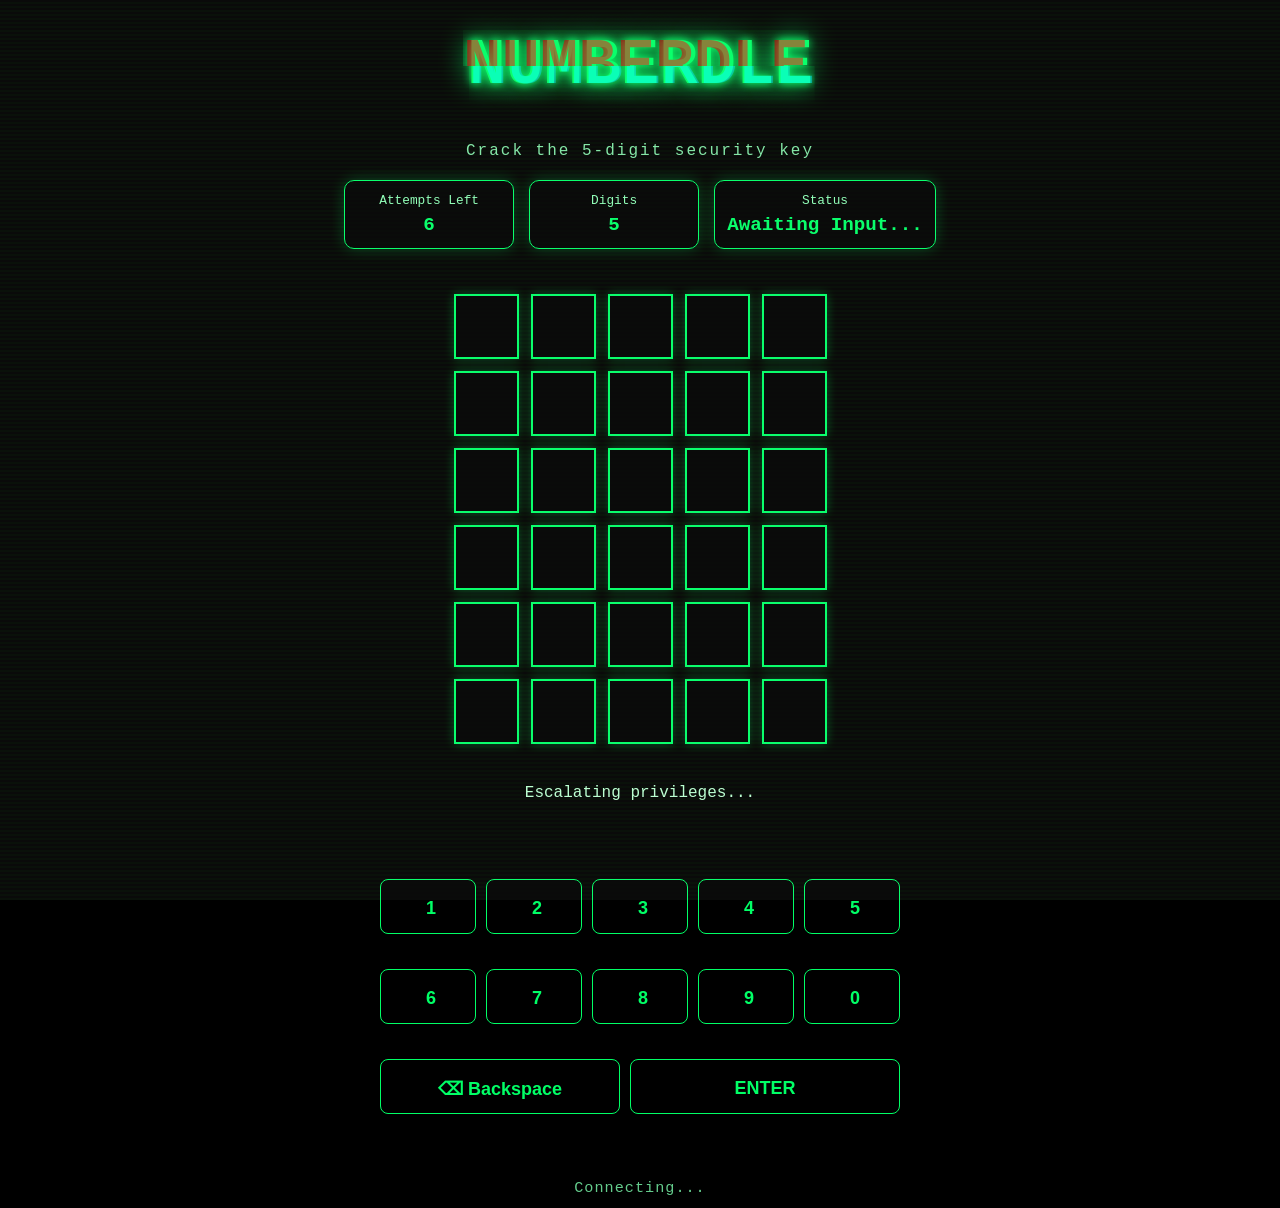
==== numberdle.html @ 8a27b748 "Initial project upload Added the complete Hack the System project built with HTML, CSS, and JavaScri" ====
<!DOCTYPE html>
<html lang="en">
<head>
    <meta charset="UTF-8">
    <meta name="viewport" content="width=device-width, initial-scale=1.0">
    <title>Hack the System | Numberdle</title>

    <link rel="stylesheet" href="style.css">
</head>

<body>

    <!-- Matrix Background -->
    <canvas id="matrix"></canvas>

    <!-- CRT Scanlines -->
    <div class="scanlines"></div>

    <!-- Main Container -->
    <div class="game-container">

        <!-- Header -->
        <header class="game-header">

            <h1 class="glitch" data-text="NUMBERDLE">
                NUMBERDLE
            </h1>

            <p class="subtitle">
                Crack the 5-digit security key
            </p>

        </header>

        <!-- Status Panel -->
        <section class="status-panel">

            <div class="status-card">
                <span>Attempts Left</span>
                <strong id="attempts">6</strong>
            </div>

            <div class="status-card">
                <span>Digits</span>
                <strong>5</strong>
            </div>

            <div class="status-card">
                <span>Status</span>
                <strong id="statusText">
                    Awaiting Input...
                </strong>
            </div>

        </section>

        <!-- Game Board -->
        <section class="board-wrapper">

            <div id="board" class="board">

                <!-- Row 1 -->
                <div class="row">
                    <div class="tile" data-row="0" data-col="0"></div>
                    <div class="tile" data-row="0" data-col="1"></div>
                    <div class="tile" data-row="0" data-col="2"></div>
                    <div class="tile" data-row="0" data-col="3"></div>
                    <div class="tile" data-row="0" data-col="4"></div>
                </div>

                <!-- Row 2 -->
                <div class="row">
                    <div class="tile" data-row="1" data-col="0"></div>
                    <div class="tile" data-row="1" data-col="1"></div>
                    <div class="tile" data-row="1" data-col="2"></div>
                    <div class="tile" data-row="1" data-col="3"></div>
                    <div class="tile" data-row="1" data-col="4"></div>
                </div>

                <!-- Row 3 -->
                <div class="row">
                    <div class="tile" data-row="2" data-col="0"></div>
                    <div class="tile" data-row="2" data-col="1"></div>
                    <div class="tile" data-row="2" data-col="2"></div>
                    <div class="tile" data-row="2" data-col="3"></div>
                    <div class="tile" data-row="2" data-col="4"></div>
                </div>

                <!-- Row 4 -->
                <div class="row">
                    <div class="tile" data-row="3" data-col="0"></div>
                    <div class="tile" data-row="3" data-col="1"></div>
                    <div class="tile" data-row="3" data-col="2"></div>
                    <div class="tile" data-row="3" data-col="3"></div>
                    <div class="tile" data-row="3" data-col="4"></div>
                </div>

                <!-- Row 5 -->
                <div class="row">
                    <div class="tile" data-row="4" data-col="0"></div>
                    <div class="tile" data-row="4" data-col="1"></div>
                    <div class="tile" data-row="4" data-col="2"></div>
                    <div class="tile" data-row="4" data-col="3"></div>
                    <div class="tile" data-row="4" data-col="4"></div>
                </div>

                <!-- Row 6 -->
                <div class="row">
                    <div class="tile" data-row="5" data-col="0"></div>
                    <div class="tile" data-row="5" data-col="1"></div>
                    <div class="tile" data-row="5" data-col="2"></div>
                    <div class="tile" data-row="5" data-col="3"></div>
                    <div class="tile" data-row="5" data-col="4"></div>
                </div>

            </div>

        </section>

        <!-- Message Area -->
        <section class="message-panel">

            <p id="message">
                Enter a 5-digit number to begin hacking...
            </p>

        </section>

        <!-- Keyboard starts here in Part 2A-2 -->        <!-- ==========================
             On-Screen Keyboard
        =========================== -->

        <section class="keyboard-wrapper">

            <!-- Row 1 -->
            <div class="keyboard-row">

                <button class="key" data-key="1">1</button>
                <button class="key" data-key="2">2</button>
                <button class="key" data-key="3">3</button>
                <button class="key" data-key="4">4</button>
                <button class="key" data-key="5">5</button>

            </div>

            <!-- Row 2 -->
            <div class="keyboard-row">

                <button class="key" data-key="6">6</button>
                <button class="key" data-key="7">7</button>
                <button class="key" data-key="8">8</button>
                <button class="key" data-key="9">9</button>
                <button class="key" data-key="0">0</button>

            </div>

            <!-- Controls -->
            <div class="keyboard-row">

                <button
                    class="key action"
                    id="backspaceBtn"
                    data-key="Backspace">

                    ⌫ Backspace

                </button>

                <button
                    class="key enter"
                    id="enterBtn"
                    data-key="Enter">

                    ENTER

                </button>

            </div>

        </section>

    </div>

    <!-- ==========================
         Win Overlay
    =========================== -->

    <div id="winOverlay" class="overlay hidden">

        <div class="overlay-card">

            <h2>ACCESS GRANTED</h2>

            <p>
                Security layer bypassed successfully.
            </p>

            <div class="loader"></div>

            <p class="small">
                Generating Security Token...
            </p>

            <div id="generatedCode" class="access-code">
                ------
            </div>

            <button id="continueBtn">
                Continue
            </button>

        </div>

    </div>

    <!-- ==========================
         Lose Overlay
    =========================== -->

    <div id="loseOverlay" class="overlay hidden">

        <div class="overlay-card">

            <h2>ACCESS DENIED</h2>

            <p>
                Firewall intrusion detected.
            </p>

            <p>
                Your hacking attempt has failed.
            </p>

            <button id="restartBtn">
                Try Again
            </button>

        </div>

    </div>

    <!-- ==========================
         Floating Hacker Messages
    =========================== -->

    <div id="hackFeed">

        <p>Connecting...</p>

    </div>

    <!-- ==========================
         Audio (Optional)
    =========================== -->

    <audio id="keypressSound" preload="auto"></audio>

    <audio id="successSound" preload="auto"></audio>

    <audio id="errorSound" preload="auto"></audio>

    <!-- ==========================
         JavaScript
    =========================== -->

    <script src="script.js"></script>

</body>
</html>
---- style.css ----
*{

margin:0;
padding:0;
box-sizing:border-box;

}

body{

font-family:Consolas,monospace;
background:black;
overflow:hidden;
color:#00ff66;

}

#matrix{

position:fixed;
top:0;
left:0;
width:100%;
height:100%;
z-index:-3;

}

.scanlines{

position:fixed;

width:100%;
height:100%;

background:
linear-gradient(
transparent 50%,
rgba(0,255,0,.03) 51%
);

background-size:100% 4px;

pointer-events:none;

animation:flicker .15s infinite;

z-index:-2;

}

@keyframes flicker{

0%{opacity:.96;}
50%{opacity:1;}
100%{opacity:.94;}

}

#bootScreen{

display:flex;
justify-content:center;
align-items:center;

height:100vh;

}

.terminal{

width:600px;
max-width:90%;

padding:40px;

border:2px solid #00ff66;

background:rgba(0,0,0,.75);

box-shadow:
0 0 20px #00ff66,
0 0 60px #00ff66;

}

.terminal p{

margin:15px 0;

animation:fade 1s forwards;

opacity:0;

}

.terminal p:nth-child(1){animation-delay:.2s;}
.terminal p:nth-child(2){animation-delay:.8s;}
.terminal p:nth-child(3){animation-delay:1.4s;}
.terminal p:nth-child(4){animation-delay:2.2s;}
.terminal p:nth-child(5){animation-delay:3s;}

@keyframes fade{

to{
opacity:1;
}

}

.hidden{

display:none;

}

#mainScreen{

height:100vh;

display:flex;

flex-direction:column;

justify-content:center;

align-items:center;

padding:20px;

}

.glitch{

font-size:4rem;

position:relative;

color:#00ff66;

margin-bottom:40px;

text-shadow:
0 0 8px #00ff66,
0 0 30px #00ff66;

animation:glitch 1.2s infinite;

}

.glitch::before{

content:attr(data-text);

position:absolute;

left:-3px;

top:0;

color:red;

overflow:hidden;

clip-path:inset(0 0 50% 0);

opacity:.5;

}

.glitch::after{

content:attr(data-text);

position:absolute;

left:3px;

top:0;

color:cyan;

clip-path:inset(50% 0 0 0);

opacity:.5;

}

@keyframes glitch{

0%{transform:skew(0deg);}
20%{transform:skew(2deg);}
40%{transform:translate(-2px);}
60%{transform:translate(2px);}
80%{transform:skew(-2deg);}
100%{transform:none;}

}

.card{

width:700px;
max-width:90%;

padding:40px;

border:2px solid #00ff66;

background:rgba(0,0,0,.65);

backdrop-filter:blur(12px);

box-shadow:
0 0 30px #00ff66;

}

#terminalText{

min-height:220px;

font-size:1.1rem;

line-height:2;

white-space:pre-wrap;

}

#terminalText p::after{

content:"_";

animation:cursor .8s infinite;

}

@keyframes cursor{

50%{
opacity:0;
}

}

button{

margin-top:25px;

padding:18px 45px;

background:black;

border:2px solid #00ff66;

color:#00ff66;

font-size:20px;

cursor:pointer;

transition:.3s;

}

button:hover{

background:#00ff66;

color:black;

box-shadow:
0 0 20px #00ff66,
0 0 40px #00ff66;

transform:scale(1.05);

}

@media(max-width:700px){

.glitch{

font-size:2rem;

text-align:center;

}

.card{

padding:25px;

}

#terminalText{

font-size:15px;

}

button{

width:100%;

}

}
/* ==========================================
   PART 2C-1
   NUMBERDLE PAGE STYLES
========================================== */

/* ---------- Main Layout ---------- */

.game-container{
    width:100%;
    max-width:1000px;
    margin:0 auto;
    min-height:100vh;
    padding:30px 20px;
    display:flex;
    flex-direction:column;
    align-items:center;
    justify-content:flex-start;
}

/* ---------- Header ---------- */

.game-header{
    text-align:center;
    margin-bottom:20px;
}

.subtitle{
    color:#8effb6;
    letter-spacing:2px;
    margin-top:10px;
    opacity:.9;
}

/* ---------- Status ---------- */

.status-panel{
    display:flex;
    gap:15px;
    flex-wrap:wrap;
    justify-content:center;
    margin-bottom:25px;
    width:100%;
}

.status-card{
    min-width:170px;
    background:rgba(0,0,0,.55);
    border:1px solid #00ff66;
    border-radius:10px;
    padding:12px;
    text-align:center;
    box-shadow:0 0 15px rgba(0,255,102,.25);
}

.status-card span{
    display:block;
    font-size:.8rem;
    color:#8effb6;
}

.status-card strong{
    display:block;
    margin-top:6px;
    font-size:1.2rem;
}

/* ---------- Board ---------- */

.board-wrapper{
    margin:20px 0;
}

.board{
    display:flex;
    flex-direction:column;
    gap:12px;
}

.row{
    display:flex;
    gap:12px;
    justify-content:center;
}

/* ---------- Tiles ---------- */

.tile{
    width:65px;
    height:65px;

    border:2px solid #00ff66;

    display:flex;
    align-items:center;
    justify-content:center;

    font-size:2rem;
    font-weight:bold;

    background:rgba(0,0,0,.65);

    box-shadow:
        0 0 10px rgba(0,255,102,.3);

    transition:
        transform .25s,
        background .25s,
        border-color .25s;

    user-select:none;
}

.tile:not(.correct):not(.present):not(.absent){
    color:#00ff66;
}

.tile.active{
    border-color:#ffffff;
    transform:scale(1.05);
}

/* ---------- Message ---------- */

.message-panel{
    margin:20px 0;
    min-height:30px;
    text-align:center;
}

#message{
    color:#b9ffd0;
    font-size:1rem;
}

/* ---------- Keyboard ---------- */

.keyboard-wrapper{
    width:100%;
    max-width:520px;
    margin-top:20px;
}

.keyboard-row{
    display:flex;
    justify-content:center;
    gap:10px;
    margin-bottom:10px;
}

.key{
    min-width:60px;
    height:55px;

    border:1px solid #00ff66;

    background:rgba(0,0,0,.7);

    color:#00ff66;

    font-size:18px;
    font-weight:bold;

    cursor:pointer;

    border-radius:8px;

    transition:
        background .2s,
        transform .15s,
        box-shadow .2s;
}

.key:hover{
    background:#00ff66;
    color:#000;
    transform:translateY(-2px);
    box-shadow:0 0 15px #00ff66;
}

.key:active{
    transform:scale(.95);
}

.key.action{
    flex:1;
}

.key.enter{
    flex:1.2;
}

/* ---------- Hacker Feed ---------- */

#hackFeed{
    margin-top:25px;
    min-height:25px;
    font-size:.95rem;
    color:#7dffaf;
    opacity:.8;
    letter-spacing:1px;
    text-align:center;
}

/* ---------- Responsive ---------- */

@media (max-width:768px){

    .tile{
        width:55px;
        height:55px;
        font-size:1.6rem;
    }

    .status-card{
        min-width:130px;
    }

    .key{
        min-width:50px;
        height:48px;
        font-size:16px;
    }

}

@media (max-width:520px){

    .game-container{
        padding:20px 10px;
    }

    .tile{
        width:48px;
        height:48px;
        font-size:1.4rem;
    }

    .row{
        gap:8px;
    }

    .keyboard-row{
        gap:6px;
    }

    .key{
        min-width:42px;
        height:44px;
        font-size:15px;
    }

    .status-panel{
        flex-direction:column;
        align-items:center;
    }

    .status-card{
        width:100%;
        max-width:300px;
    }

}
/*==================================================
PART 2C-2
Win/Lose Overlay + Final Polish
==================================================*/

/* Hide Elements */

.hidden{
    display:none !important;
}

/* ---------------- Overlay ---------------- */

.overlay{

    position:fixed;

    inset:0;

    background:rgba(0,0,0,.82);

    backdrop-filter:blur(8px);

    display:flex;

    justify-content:center;

    align-items:center;

    z-index:9999;

    animation:fadeIn .35s ease;

}

@keyframes fadeIn{

    from{

        opacity:0;

    }

    to{

        opacity:1;

    }

}

/* ---------------- Overlay Card ---------------- */

.overlay-card{

    width:min(92%,520px);

    padding:35px;

    text-align:center;

    border:2px solid #00ff66;

    border-radius:14px;

    background:rgba(10,10,10,.82);

    backdrop-filter:blur(14px);

    box-shadow:

        0 0 20px #00ff66,

        0 0 60px rgba(0,255,102,.25);

    animation:popup .4s ease;

}

@keyframes popup{

    from{

        transform:scale(.8);

        opacity:0;

    }

    to{

        transform:scale(1);

        opacity:1;

    }

}

.overlay-card h2{

    color:#00ff66;

    font-size:2rem;

    margin-bottom:15px;

    text-shadow:

        0 0 10px #00ff66,

        0 0 30px #00ff66;

}

.overlay-card p{

    color:#baffd1;

    margin:10px 0;

    line-height:1.6;

}

.overlay-card .small{

    font-size:.9rem;

    opacity:.8;

}

/* ---------------- Access Code ---------------- */

.access-code{

    margin:25px auto;

    padding:15px;

    width:220px;

    border:2px dashed #00ff66;

    border-radius:10px;

    font-size:2rem;

    letter-spacing:5px;

    color:#00ff66;

    background:#000;

    box-shadow:

        inset 0 0 12px rgba(0,255,102,.4),

        0 0 15px rgba(0,255,102,.35);

}

/* ---------------- Loader ---------------- */

.loader{

    margin:25px auto;

    width:60px;

    height:60px;

    border-radius:50%;

    border:5px solid rgba(0,255,102,.2);

    border-top-color:#00ff66;

    animation:spin 1s linear infinite;

}

@keyframes spin{

    to{

        transform:rotate(360deg);

    }

}

/* ---------------- Buttons ---------------- */

.overlay button{

    margin-top:20px;

    padding:15px 30px;

    border:2px solid #00ff66;

    background:#000;

    color:#00ff66;

    cursor:pointer;

    font-size:17px;

    font-weight:bold;

    border-radius:8px;

    transition:.25s;

}

.overlay button:hover{

    background:#00ff66;

    color:#000;

    transform:translateY(-2px);

    box-shadow:

        0 0 20px #00ff66,

        0 0 40px rgba(0,255,102,.4);

}

/* ---------------- Improved Tile Animation ---------------- */

.tile{

    perspective:600px;

}

.flip{

    animation:flipTile .55s ease;

}

@keyframes flipTile{

    0%{

        transform:rotateX(0);

    }

    50%{

        transform:rotateX(90deg);

    }

    100%{

        transform:rotateX(0);

    }

}

/* ---------------- Shake ---------------- */

.shake{

    animation:shakeTile .35s;

}

@keyframes shakeTile{

    0%,100%{

        transform:translateX(0);

    }

    20%{

        transform:translateX(-7px);

    }

    40%{

        transform:translateX(7px);

    }

    60%{

        transform:translateX(-7px);

    }

    80%{

        transform:translateX(7px);

    }

}

/* ---------------- Glow Effects ---------------- */

.correct{

    box-shadow:

        0 0 15px #16c60c,

        0 0 30px #16c60c;

}

.present{

    box-shadow:

        0 0 15px #d6b500,

        0 0 30px #d6b500;

}

.absent{

    box-shadow:

        0 0 8px #555;

}

/* ---------------- CRT Flicker ---------------- */

body::after{

    content:"";

    position:fixed;

    inset:0;

    pointer-events:none;

    opacity:.04;

    background:white;

    animation:crt .12s infinite;

}

@keyframes crt{

    0%{

        opacity:.04;

    }

    50%{

        opacity:.02;

    }

    100%{

        opacity:.05;

    }

}

/* ---------------- Scrollbar ---------------- */

::-webkit-scrollbar{

    width:10px;

}

::-webkit-scrollbar-track{

    background:#000;

}

::-webkit-scrollbar-thumb{

    background:#00ff66;

    border-radius:20px;

}

/* ---------------- Mobile ---------------- */

@media (max-width:500px){

    .overlay-card{

        padding:25px;

    }

    .overlay-card h2{

        font-size:1.5rem;

    }

    .access-code{

        width:180px;

        font-size:1.5rem;

        letter-spacing:3px;

    }

}
/*==================================================
PART 4C-1
SUCCESS PAGE
==================================================*/

/* ---------- Layout ---------- */

.success-container{

    width:100%;

    min-height:100vh;

    display:flex;

    justify-content:center;

    align-items:center;

    padding:40px 20px;

}

.success-card{

    width:min(900px,95%);

    padding:40px;

    border:2px solid #00ff66;

    border-radius:16px;

    background:rgba(0,0,0,.72);

    backdrop-filter:blur(15px);

    box-shadow:

        0 0 25px #00ff66,

        0 0 60px rgba(0,255,102,.18);

}

/* ---------- Subtitle ---------- */

.success-subtitle{

    text-align:center;

    margin:15px 0 35px;

    color:#9dffc6;

    letter-spacing:2px;

}

/* ---------- Terminal ---------- */

.terminal-window{

    width:100%;

    height:320px;

    overflow-y:auto;

    overflow-x:hidden;

    background:#050505;

    border:2px solid #00ff66;

    border-radius:12px;

    padding:20px;

    box-shadow:

        inset 0 0 20px rgba(0,255,102,.2);

}

#terminalOutput{

    font-family:Consolas,monospace;

    font-size:16px;

    color:#00ff66;

    line-height:1.8;

    white-space:pre-wrap;

}

#terminalOutput p{

    margin-bottom:10px;

}

/* ---------- Success Panel ---------- */

.success-panel{

    margin-top:35px;

    border:2px solid #00ff66;

    border-radius:12px;

    background:#020202;

    padding:25px;

    text-align:center;

    box-shadow:

        0 0 18px rgba(0,255,102,.3);

}

.success-panel pre{

    color:#00ff66;

    font-family:Consolas,monospace;

    font-size:18px;

    line-height:1.7;

    white-space:pre-wrap;

}

/* ---------- Restart Button ---------- */

#restartMission{

    display:block;

    margin:35px auto 0;

    padding:16px 40px;

    background:#000;

    border:2px solid #00ff66;

    color:#00ff66;

    font-size:18px;

    font-weight:bold;

    cursor:pointer;

    border-radius:10px;

    transition:.25s;

}

#restartMission:hover{

    background:#00ff66;

    color:#000;

    box-shadow:

        0 0 18px #00ff66,

        0 0 35px rgba(0,255,102,.35);

    transform:translateY(-3px);

}

#restartMission:active{

    transform:scale(.96);

}

/* ---------- Scrollbar ---------- */

.terminal-window::-webkit-scrollbar{

    width:8px;

}

.terminal-window::-webkit-scrollbar-track{

    background:#000;

}

.terminal-window::-webkit-scrollbar-thumb{

    background:#00ff66;

    border-radius:20px;

}

/* ---------- Responsive ---------- */

@media(max-width:700px){

    .success-card{

        padding:25px;

    }

    .terminal-window{

        height:260px;

    }

    .success-panel pre{

        font-size:15px;

    }

}

@media(max-width:480px){

    .terminal-window{

        height:220px;

    }

    #terminalOutput{

        font-size:14px;

    }

    .success-panel{

        padding:18px;

    }

    .success-panel pre{

        font-size:13px;

    }

    #restartMission{

        width:100%;

    }

}/*==================================================
PART 4C-2
Final Success Page Effects
==================================================*/

/* ===============================
   Confetti Container
================================*/

#confettiContainer{

    position:fixed;

    inset:0;

    pointer-events:none;

    overflow:hidden;

    z-index:5;

}

/* Individual Confetti */

.confetti-piece{

    position:absolute;

    width:10px;

    height:18px;

    border-radius:2px;

    opacity:.9;

    animation:confettiFall linear forwards;

}

@keyframes confettiFall{

    0%{

        transform:
            translateY(-100px)
            rotate(0deg);

        opacity:1;

    }

    100%{

        transform:
            translateY(120vh)
            rotate(720deg);

        opacity:0;

    }

}

/* ===============================
   Celebration Overlay
================================*/

#celebrationOverlay{

    backdrop-filter:blur(10px);

}

#celebrationOverlay .overlay-card{

    animation:celebrate .5s ease;

}

@keyframes celebrate{

    from{

        transform:scale(.75);

        opacity:0;

    }

    to{

        transform:scale(1);

        opacity:1;

    }

}

/* ===============================
   Success Card Glow
================================*/

.success-card{

    animation:successPulse 4s infinite;

}

@keyframes successPulse{

    0%{

        box-shadow:

            0 0 20px #00ff66,

            0 0 40px rgba(0,255,102,.15);

    }

    50%{

        box-shadow:

            0 0 35px #00ff66,

            0 0 90px rgba(0,255,102,.35);

    }

    100%{

        box-shadow:

            0 0 20px #00ff66,

            0 0 40px rgba(0,255,102,.15);

    }

}

/* ===============================
   Terminal Cursor
================================*/

#terminalOutput p:last-child::after{

    content:"▋";

    margin-left:4px;

    animation:blinkCursor .7s infinite;

}

@keyframes blinkCursor{

    50%{

        opacity:0;

    }

}

/* ===============================
   CRT Flash
================================*/

.crtFlash{

    animation:crtFlashAnim .08s;

}

@keyframes crtFlashAnim{

    0%{

        filter:brightness(1);

    }

    50%{

        filter:brightness(1.45);

    }

    100%{

        filter:brightness(1);

    }

}

/* ===============================
   Success Text Glow
================================*/

.success-panel{

    animation:textGlow 2.5s infinite alternate;

}

@keyframes textGlow{

    from{

        text-shadow:

            0 0 6px #00ff66;

    }

    to{

        text-shadow:

            0 0 18px #00ff66,

            0 0 35px #00ff66;

    }

}

/* ===============================
   Button Glow
================================*/

#restartMission{

    position:relative;

    overflow:hidden;

}

#restartMission::before{

    content:"";

    position:absolute;

    left:-120%;

    top:0;

    width:100%;

    height:100%;

    background:

        linear-gradient(

            90deg,

            transparent,

            rgba(255,255,255,.35),

            transparent

        );

    transition:.7s;

}

#restartMission:hover::before{

    left:120%;

}

/* ===============================
   Terminal Fade
================================*/

#terminalOutput p{

    animation:terminalFade .35s ease;

}

@keyframes terminalFade{

    from{

        opacity:0;

        transform:translateY(6px);

    }

    to{

        opacity:1;

        transform:none;

    }

}

/* ===============================
   Responsive Tweaks
================================*/

@media(max-width:600px){

    .success-card{

        padding:20px;

    }

    .success-subtitle{

        font-size:14px;

    }

}

@media(max-width:420px){

    .success-panel pre{

        font-size:12px;

        line-height:1.5;

    }

}
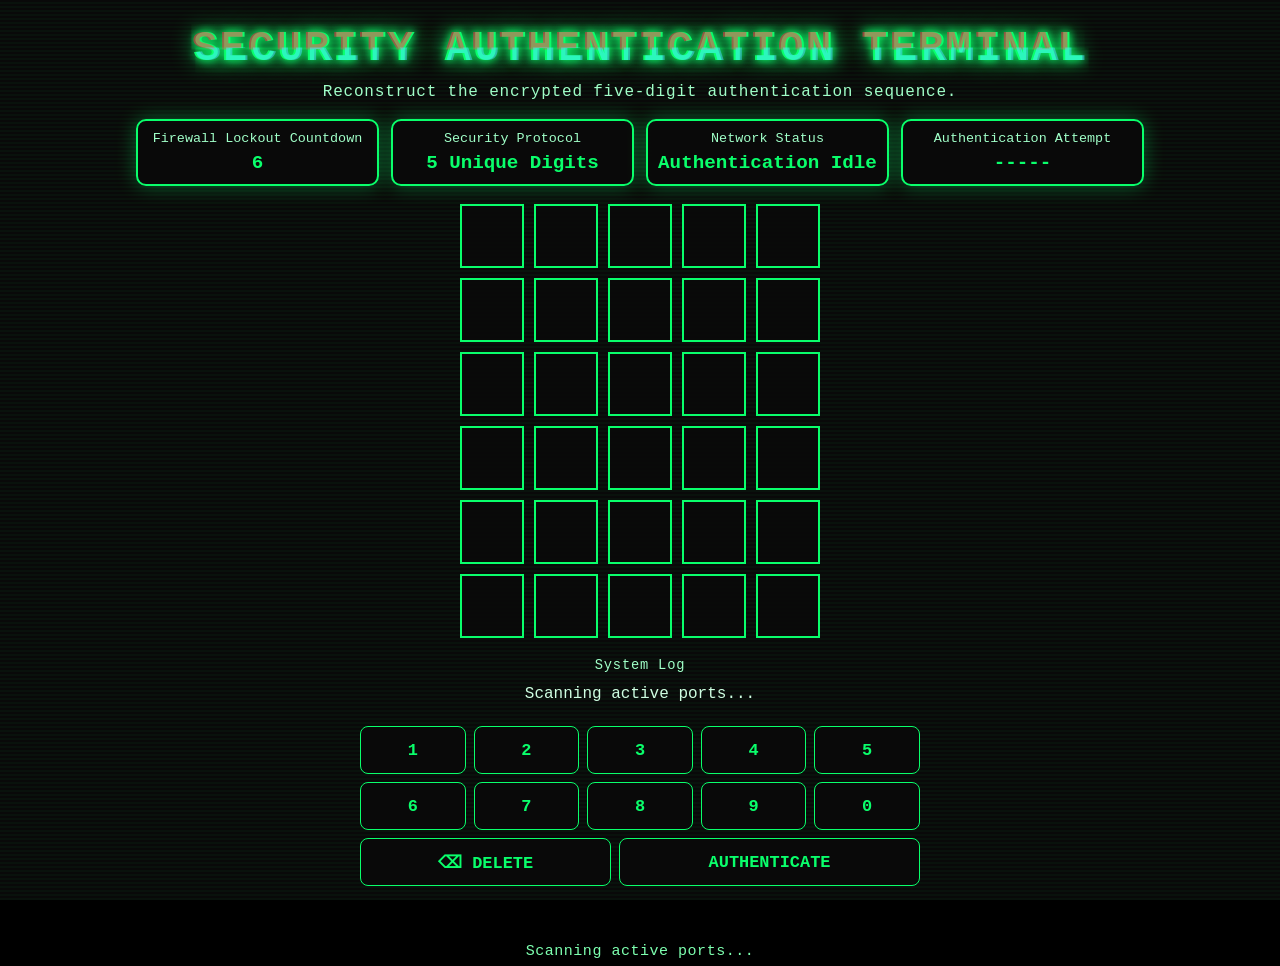
==== commit 5f6ebcb8: "Improved Numberdle:Made responsive,added instructions" ====
--- a/numberdle.html
+++ b/numberdle.html
@@ -3,7 +3,7 @@
 <head>
     <meta charset="UTF-8">
     <meta name="viewport" content="width=device-width, initial-scale=1.0">
-    <title>Hack the System | Numberdle</title>
+    <title>Hack the System | Security Authentication Terminal</title>
 
     <link rel="stylesheet" href="style.css">
 </head>
@@ -22,12 +22,12 @@
         <!-- Header -->
         <header class="game-header">
 
-            <h1 class="glitch" data-text="NUMBERDLE">
-                NUMBERDLE
+            <h1 class="glitch" data-text="SECURITY AUTHENTICATION TERMINAL">
+                SECURITY AUTHENTICATION TERMINAL
             </h1>
 
             <p class="subtitle">
-                Crack the 5-digit security key
+                Reconstruct the encrypted five-digit authentication sequence.
             </p>
 
         </header>
@@ -36,20 +36,25 @@
         <section class="status-panel">
 
             <div class="status-card">
-                <span>Attempts Left</span>
+                <span>Firewall Lockout Countdown</span>
                 <strong id="attempts">6</strong>
             </div>
 
             <div class="status-card">
-                <span>Digits</span>
-                <strong>5</strong>
-            </div>
-
-            <div class="status-card">
-                <span>Status</span>
+                <span>Security Protocol</span>
+                <strong>5 Unique Digits</strong>
+            </div>
+
+            <div class="status-card">
+                <span>Network Status</span>
                 <strong id="statusText">
-                    Awaiting Input...
+                    Authentication Idle
                 </strong>
+            </div>
+
+            <div class="status-card">
+                <span>Authentication Attempt</span>
+                <strong id="attemptBuffer">-----</strong>
             </div>
 
         </section>
@@ -119,9 +124,10 @@
 
         <!-- Message Area -->
         <section class="message-panel">
+            <span class="log-label">System Log</span>
 
             <p id="message">
-                Enter a 5-digit number to begin hacking...
+                Awaiting authentication attempt...
             </p>
 
         </section>
@@ -162,7 +168,7 @@
                     id="backspaceBtn"
                     data-key="Backspace">
 
-                    ⌫ Backspace
+                    ⌫ DELETE
 
                 </button>
 
@@ -171,7 +177,7 @@
                     id="enterBtn"
                     data-key="Enter">
 
-                    ENTER
+                    AUTHENTICATE
 
                 </button>
 
@@ -189,24 +195,28 @@
 
         <div class="overlay-card">
 
-            <h2>ACCESS GRANTED</h2>
+            <h2>ACCESS TOKEN GENERATED</h2>
 
             <p>
-                Security layer bypassed successfully.
+                AUTHENTICATION SEQUENCE ACCEPTED
             </p>
 
             <div class="loader"></div>
 
             <p class="small">
-                Generating Security Token...
+                Temporary security token generated successfully.
             </p>
 
             <div id="generatedCode" class="access-code">
                 ------
             </div>
 
+            <p class="small">
+                This token grants temporary access to the next security layer.
+            </p>
+
             <button id="continueBtn">
-                Continue
+                CONTINUE TO TOKEN VERIFICATION
             </button>
 
         </div>
@@ -221,18 +231,18 @@
 
         <div class="overlay-card">
 
-            <h2>ACCESS DENIED</h2>
+            <h2>FIREWALL LOCKDOWN INITIATED</h2>
 
             <p>
-                Firewall intrusion detected.
+                Intrusion Detected. Access Denied.
             </p>
 
             <p>
-                Your hacking attempt has failed.
+                Mission Failed. Session permanently blocked.
             </p>
 
             <button id="restartBtn">
-                Try Again
+                REINITIALIZE SESSION
             </button>
 
         </div>
@@ -245,7 +255,7 @@
 
     <div id="hackFeed">
 
-        <p>Connecting...</p>
+        <p>Establishing encrypted tunnel...</p>
 
     </div>
 
--- a/style.css
+++ b/style.css
@@ -1,1617 +1,728 @@
-*{
-
-margin:0;
-padding:0;
-box-sizing:border-box;
-
-}
-
-body{
-
-font-family:Consolas,monospace;
-background:black;
-overflow:hidden;
-color:#00ff66;
-
-}
-
-#matrix{
-
-position:fixed;
-top:0;
-left:0;
-width:100%;
-height:100%;
-z-index:-3;
-
-}
-
-.scanlines{
-
-position:fixed;
-
-width:100%;
-height:100%;
-
-background:
-linear-gradient(
-transparent 50%,
-rgba(0,255,0,.03) 51%
-);
-
-background-size:100% 4px;
-
-pointer-events:none;
-
-animation:flicker .15s infinite;
-
-z-index:-2;
-
-}
-
-@keyframes flicker{
-
-0%{opacity:.96;}
-50%{opacity:1;}
-100%{opacity:.94;}
-
-}
-
-#bootScreen{
-
-display:flex;
-justify-content:center;
-align-items:center;
-
-height:100vh;
-
-}
-
-.terminal{
-
-width:600px;
-max-width:90%;
-
-padding:40px;
-
-border:2px solid #00ff66;
-
-background:rgba(0,0,0,.75);
-
-box-shadow:
-0 0 20px #00ff66,
-0 0 60px #00ff66;
-
-}
-
-.terminal p{
-
-margin:15px 0;
-
-animation:fade 1s forwards;
-
-opacity:0;
-
-}
-
-.terminal p:nth-child(1){animation-delay:.2s;}
-.terminal p:nth-child(2){animation-delay:.8s;}
-.terminal p:nth-child(3){animation-delay:1.4s;}
-.terminal p:nth-child(4){animation-delay:2.2s;}
-.terminal p:nth-child(5){animation-delay:3s;}
-
-@keyframes fade{
-
-to{
-opacity:1;
-}
-
-}
-
-.hidden{
-
-display:none;
-
-}
-
-#mainScreen{
-
-height:100vh;
-
-display:flex;
-
-flex-direction:column;
-
-justify-content:center;
-
-align-items:center;
-
-padding:20px;
-
-}
-
-.glitch{
-
-font-size:4rem;
-
-position:relative;
-
-color:#00ff66;
-
-margin-bottom:40px;
-
-text-shadow:
-0 0 8px #00ff66,
-0 0 30px #00ff66;
-
-animation:glitch 1.2s infinite;
-
-}
-
-.glitch::before{
-
-content:attr(data-text);
-
-position:absolute;
-
-left:-3px;
-
-top:0;
-
-color:red;
-
-overflow:hidden;
-
-clip-path:inset(0 0 50% 0);
-
-opacity:.5;
-
-}
-
-.glitch::after{
-
-content:attr(data-text);
-
-position:absolute;
-
-left:3px;
-
-top:0;
-
-color:cyan;
-
-clip-path:inset(50% 0 0 0);
-
-opacity:.5;
-
-}
-
-@keyframes glitch{
-
-0%{transform:skew(0deg);}
-20%{transform:skew(2deg);}
-40%{transform:translate(-2px);}
-60%{transform:translate(2px);}
-80%{transform:skew(-2deg);}
-100%{transform:none;}
-
-}
-
-.card{
-
-width:700px;
-max-width:90%;
-
-padding:40px;
-
-border:2px solid #00ff66;
-
-background:rgba(0,0,0,.65);
-
-backdrop-filter:blur(12px);
-
-box-shadow:
-0 0 30px #00ff66;
-
-}
-
-#terminalText{
-
-min-height:220px;
-
-font-size:1.1rem;
-
-line-height:2;
-
-white-space:pre-wrap;
-
-}
-
-#terminalText p::after{
-
-content:"_";
-
-animation:cursor .8s infinite;
-
-}
-
-@keyframes cursor{
-
-50%{
-opacity:0;
-}
-
-}
-
-button{
-
-margin-top:25px;
-
-padding:18px 45px;
-
-background:black;
-
-border:2px solid #00ff66;
-
-color:#00ff66;
-
-font-size:20px;
-
-cursor:pointer;
-
-transition:.3s;
-
-}
-
-button:hover{
-
-background:#00ff66;
-
-color:black;
-
-box-shadow:
-0 0 20px #00ff66,
-0 0 40px #00ff66;
-
-transform:scale(1.05);
-
-}
-
-@media(max-width:700px){
-
-.glitch{
-
-font-size:2rem;
-
-text-align:center;
-
-}
-
-.card{
-
-padding:25px;
-
-}
-
-#terminalText{
-
-font-size:15px;
-
-}
-
-button{
-
-width:100%;
-
-}
-
-}
-/* ==========================================
-   PART 2C-1
-   NUMBERDLE PAGE STYLES
-========================================== */
-
-/* ---------- Main Layout ---------- */
-
-.game-container{
-    width:100%;
-    max-width:1000px;
-    margin:0 auto;
-    min-height:100vh;
-    padding:30px 20px;
-    display:flex;
-    flex-direction:column;
-    align-items:center;
-    justify-content:flex-start;
-}
-
-/* ---------- Header ---------- */
-
-.game-header{
-    text-align:center;
-    margin-bottom:20px;
-}
-
-.subtitle{
-    color:#8effb6;
-    letter-spacing:2px;
-    margin-top:10px;
-    opacity:.9;
-}
-
-/* ---------- Status ---------- */
-
-.status-panel{
-    display:flex;
-    gap:15px;
-    flex-wrap:wrap;
-    justify-content:center;
-    margin-bottom:25px;
-    width:100%;
-}
-
-.status-card{
-    min-width:170px;
-    background:rgba(0,0,0,.55);
-    border:1px solid #00ff66;
-    border-radius:10px;
-    padding:12px;
-    text-align:center;
-    box-shadow:0 0 15px rgba(0,255,102,.25);
-}
-
-.status-card span{
-    display:block;
-    font-size:.8rem;
-    color:#8effb6;
-}
-
-.status-card strong{
-    display:block;
-    margin-top:6px;
-    font-size:1.2rem;
-}
-
-/* ---------- Board ---------- */
-
-.board-wrapper{
-    margin:20px 0;
-}
-
-.board{
-    display:flex;
-    flex-direction:column;
-    gap:12px;
-}
-
-.row{
-    display:flex;
-    gap:12px;
-    justify-content:center;
-}
-
-/* ---------- Tiles ---------- */
-
-.tile{
-    width:65px;
-    height:65px;
-
-    border:2px solid #00ff66;
-
-    display:flex;
-    align-items:center;
-    justify-content:center;
-
-    font-size:2rem;
-    font-weight:bold;
-
-    background:rgba(0,0,0,.65);
-
-    box-shadow:
-        0 0 10px rgba(0,255,102,.3);
-
-    transition:
-        transform .25s,
-        background .25s,
-        border-color .25s;
-
-    user-select:none;
-}
-
-.tile:not(.correct):not(.present):not(.absent){
-    color:#00ff66;
-}
-
-.tile.active{
-    border-color:#ffffff;
-    transform:scale(1.05);
-}
-
-/* ---------- Message ---------- */
-
-.message-panel{
-    margin:20px 0;
-    min-height:30px;
-    text-align:center;
-}
-
-#message{
-    color:#b9ffd0;
-    font-size:1rem;
-}
-
-/* ---------- Keyboard ---------- */
-
-.keyboard-wrapper{
-    width:100%;
-    max-width:520px;
-    margin-top:20px;
-}
-
-.keyboard-row{
-    display:flex;
-    justify-content:center;
-    gap:10px;
-    margin-bottom:10px;
-}
-
-.key{
-    min-width:60px;
-    height:55px;
-
-    border:1px solid #00ff66;
-
-    background:rgba(0,0,0,.7);
-
-    color:#00ff66;
-
-    font-size:18px;
-    font-weight:bold;
-
-    cursor:pointer;
-
-    border-radius:8px;
-
-    transition:
-        background .2s,
-        transform .15s,
-        box-shadow .2s;
-}
-
-.key:hover{
-    background:#00ff66;
-    color:#000;
-    transform:translateY(-2px);
-    box-shadow:0 0 15px #00ff66;
-}
-
-.key:active{
-    transform:scale(.95);
-}
-
-.key.action{
-    flex:1;
-}
-
-.key.enter{
-    flex:1.2;
-}
-
-/* ---------- Hacker Feed ---------- */
-
-#hackFeed{
-    margin-top:25px;
-    min-height:25px;
-    font-size:.95rem;
-    color:#7dffaf;
-    opacity:.8;
-    letter-spacing:1px;
-    text-align:center;
-}
-
-/* ---------- Responsive ---------- */
-
-@media (max-width:768px){
-
-    .tile{
-        width:55px;
-        height:55px;
-        font-size:1.6rem;
-    }
-
-    .status-card{
-        min-width:130px;
-    }
-
-    .key{
-        min-width:50px;
-        height:48px;
-        font-size:16px;
-    }
-
-}
-
-@media (max-width:520px){
-
-    .game-container{
-        padding:20px 10px;
-    }
-
-    .tile{
-        width:48px;
-        height:48px;
-        font-size:1.4rem;
-    }
-
-    .row{
-        gap:8px;
-    }
-
-    .keyboard-row{
-        gap:6px;
-    }
-
-    .key{
-        min-width:42px;
-        height:44px;
-        font-size:15px;
-    }
-
-    .status-panel{
-        flex-direction:column;
-        align-items:center;
-    }
-
-    .status-card{
-        width:100%;
-        max-width:300px;
-    }
-
-}
-/*==================================================
-PART 2C-2
-Win/Lose Overlay + Final Polish
-==================================================*/
-
-/* Hide Elements */
-
-.hidden{
-    display:none !important;
-}
-
-/* ---------------- Overlay ---------------- */
-
-.overlay{
-
-    position:fixed;
-
-    inset:0;
-
-    background:rgba(0,0,0,.82);
-
-    backdrop-filter:blur(8px);
-
-    display:flex;
-
-    justify-content:center;
-
-    align-items:center;
-
-    z-index:9999;
-
-    animation:fadeIn .35s ease;
-
-}
-
-@keyframes fadeIn{
-
-    from{
-
-        opacity:0;
-
-    }
-
-    to{
-
-        opacity:1;
-
-    }
-
-}
-
-/* ---------------- Overlay Card ---------------- */
-
-.overlay-card{
-
-    width:min(92%,520px);
-
-    padding:35px;
-
-    text-align:center;
-
-    border:2px solid #00ff66;
-
-    border-radius:14px;
-
-    background:rgba(10,10,10,.82);
-
-    backdrop-filter:blur(14px);
-
-    box-shadow:
-
-        0 0 20px #00ff66,
-
-        0 0 60px rgba(0,255,102,.25);
-
-    animation:popup .4s ease;
-
-}
-
-@keyframes popup{
-
-    from{
-
-        transform:scale(.8);
-
-        opacity:0;
-
-    }
-
-    to{
-
-        transform:scale(1);
-
-        opacity:1;
-
-    }
-
-}
-
-.overlay-card h2{
-
-    color:#00ff66;
-
-    font-size:2rem;
-
-    margin-bottom:15px;
-
-    text-shadow:
-
-        0 0 10px #00ff66,
-
-        0 0 30px #00ff66;
-
-}
-
-.overlay-card p{
-
-    color:#baffd1;
-
-    margin:10px 0;
-
-    line-height:1.6;
-
-}
-
-.overlay-card .small{
-
-    font-size:.9rem;
-
-    opacity:.8;
-
-}
-
-/* ---------------- Access Code ---------------- */
-
-.access-code{
-
-    margin:25px auto;
-
-    padding:15px;
-
-    width:220px;
-
-    border:2px dashed #00ff66;
-
-    border-radius:10px;
-
-    font-size:2rem;
-
-    letter-spacing:5px;
-
-    color:#00ff66;
-
-    background:#000;
-
-    box-shadow:
-
-        inset 0 0 12px rgba(0,255,102,.4),
-
-        0 0 15px rgba(0,255,102,.35);
-
-}
-
-/* ---------------- Loader ---------------- */
-
-.loader{
-
-    margin:25px auto;
-
-    width:60px;
-
-    height:60px;
-
-    border-radius:50%;
-
-    border:5px solid rgba(0,255,102,.2);
-
-    border-top-color:#00ff66;
-
-    animation:spin 1s linear infinite;
-
-}
-
-@keyframes spin{
-
-    to{
-
-        transform:rotate(360deg);
-
-    }
-
-}
-
-/* ---------------- Buttons ---------------- */
-
-.overlay button{
-
-    margin-top:20px;
-
-    padding:15px 30px;
-
-    border:2px solid #00ff66;
-
-    background:#000;
-
-    color:#00ff66;
-
-    cursor:pointer;
-
-    font-size:17px;
-
-    font-weight:bold;
-
-    border-radius:8px;
-
-    transition:.25s;
-
-}
-
-.overlay button:hover{
-
-    background:#00ff66;
-
-    color:#000;
-
-    transform:translateY(-2px);
-
-    box-shadow:
-
-        0 0 20px #00ff66,
-
-        0 0 40px rgba(0,255,102,.4);
-
-}
-
-/* ---------------- Improved Tile Animation ---------------- */
-
-.tile{
-
-    perspective:600px;
-
-}
-
-.flip{
-
-    animation:flipTile .55s ease;
-
-}
-
-@keyframes flipTile{
-
-    0%{
-
-        transform:rotateX(0);
-
-    }
-
-    50%{
-
-        transform:rotateX(90deg);
-
-    }
-
-    100%{
-
-        transform:rotateX(0);
-
-    }
-
-}
-
-/* ---------------- Shake ---------------- */
-
-.shake{
-
-    animation:shakeTile .35s;
-
-}
-
-@keyframes shakeTile{
-
-    0%,100%{
-
-        transform:translateX(0);
-
-    }
-
-    20%{
-
-        transform:translateX(-7px);
-
-    }
-
-    40%{
-
-        transform:translateX(7px);
-
-    }
-
-    60%{
-
-        transform:translateX(-7px);
-
-    }
-
-    80%{
-
-        transform:translateX(7px);
-
-    }
-
-}
-
-/* ---------------- Glow Effects ---------------- */
-
-.correct{
-
-    box-shadow:
-
-        0 0 15px #16c60c,
-
-        0 0 30px #16c60c;
-
-}
-
-.present{
-
-    box-shadow:
-
-        0 0 15px #d6b500,
-
-        0 0 30px #d6b500;
-
-}
-
-.absent{
-
-    box-shadow:
-
-        0 0 8px #555;
-
-}
-
-/* ---------------- CRT Flicker ---------------- */
-
-body::after{
-
-    content:"";
-
-    position:fixed;
-
-    inset:0;
-
-    pointer-events:none;
-
-    opacity:.04;
-
-    background:white;
-
-    animation:crt .12s infinite;
-
-}
-
-@keyframes crt{
-
-    0%{
-
-        opacity:.04;
-
-    }
-
-    50%{
-
-        opacity:.02;
-
-    }
-
-    100%{
-
-        opacity:.05;
-
-    }
-
-}
-
-/* ---------------- Scrollbar ---------------- */
-
-::-webkit-scrollbar{
-
-    width:10px;
-
-}
-
-::-webkit-scrollbar-track{
-
-    background:#000;
-
-}
-
-::-webkit-scrollbar-thumb{
-
-    background:#00ff66;
-
-    border-radius:20px;
-
-}
-
-/* ---------------- Mobile ---------------- */
-
-@media (max-width:500px){
-
-    .overlay-card{
-
-        padding:25px;
-
-    }
-
-    .overlay-card h2{
-
-        font-size:1.5rem;
-
-    }
-
-    .access-code{
-
-        width:180px;
-
-        font-size:1.5rem;
-
-        letter-spacing:3px;
-
-    }
-
-}
-/*==================================================
-PART 4C-1
-SUCCESS PAGE
-==================================================*/
-
-/* ---------- Layout ---------- */
-
-.success-container{
-
-    width:100%;
-
-    min-height:100vh;
-
-    display:flex;
-
-    justify-content:center;
-
-    align-items:center;
-
-    padding:40px 20px;
-
-}
-
-.success-card{
-
-    width:min(900px,95%);
-
-    padding:40px;
-
-    border:2px solid #00ff66;
-
-    border-radius:16px;
-
-    background:rgba(0,0,0,.72);
-
-    backdrop-filter:blur(15px);
-
-    box-shadow:
-
-        0 0 25px #00ff66,
-
-        0 0 60px rgba(0,255,102,.18);
-
-}
-
-/* ---------- Subtitle ---------- */
-
-.success-subtitle{
-
-    text-align:center;
-
-    margin:15px 0 35px;
-
-    color:#9dffc6;
-
-    letter-spacing:2px;
-
-}
-
-/* ---------- Terminal ---------- */
-
-.terminal-window{
-
-    width:100%;
-
-    height:320px;
-
-    overflow-y:auto;
-
-    overflow-x:hidden;
-
-    background:#050505;
-
-    border:2px solid #00ff66;
-
-    border-radius:12px;
-
-    padding:20px;
-
-    box-shadow:
-
-        inset 0 0 20px rgba(0,255,102,.2);
-
-}
-
-#terminalOutput{
-
-    font-family:Consolas,monospace;
-
-    font-size:16px;
-
-    color:#00ff66;
-
-    line-height:1.8;
-
-    white-space:pre-wrap;
-
-}
-
-#terminalOutput p{
-
-    margin-bottom:10px;
-
-}
-
-/* ---------- Success Panel ---------- */
-
-.success-panel{
-
-    margin-top:35px;
-
-    border:2px solid #00ff66;
-
-    border-radius:12px;
-
-    background:#020202;
-
-    padding:25px;
-
-    text-align:center;
-
-    box-shadow:
-
-        0 0 18px rgba(0,255,102,.3);
-
-}
-
-.success-panel pre{
-
-    color:#00ff66;
-
-    font-family:Consolas,monospace;
-
-    font-size:18px;
-
-    line-height:1.7;
-
-    white-space:pre-wrap;
-
-}
-
-/* ---------- Restart Button ---------- */
-
-#restartMission{
-
-    display:block;
-
-    margin:35px auto 0;
-
-    padding:16px 40px;
-
-    background:#000;
-
-    border:2px solid #00ff66;
-
-    color:#00ff66;
-
-    font-size:18px;
-
-    font-weight:bold;
-
-    cursor:pointer;
-
-    border-radius:10px;
-
-    transition:.25s;
-
-}
-
-#restartMission:hover{
-
-    background:#00ff66;
-
-    color:#000;
-
-    box-shadow:
-
-        0 0 18px #00ff66,
-
-        0 0 35px rgba(0,255,102,.35);
-
-    transform:translateY(-3px);
-
-}
-
-#restartMission:active{
-
-    transform:scale(.96);
-
-}
-
-/* ---------- Scrollbar ---------- */
-
-.terminal-window::-webkit-scrollbar{
-
-    width:8px;
-
-}
-
-.terminal-window::-webkit-scrollbar-track{
-
-    background:#000;
-
-}
-
-.terminal-window::-webkit-scrollbar-thumb{
-
-    background:#00ff66;
-
-    border-radius:20px;
-
-}
-
-/* ---------- Responsive ---------- */
-
-@media(max-width:700px){
-
-    .success-card{
-
-        padding:25px;
-
-    }
-
-    .terminal-window{
-
-        height:260px;
-
-    }
-
-    .success-panel pre{
-
-        font-size:15px;
-
-    }
-
-}
-
-@media(max-width:480px){
-
-    .terminal-window{
-
-        height:220px;
-
-    }
-
-    #terminalOutput{
-
-        font-size:14px;
-
-    }
-
-    .success-panel{
-
-        padding:18px;
-
-    }
-
-    .success-panel pre{
-
-        font-size:13px;
-
-    }
-
-    #restartMission{
-
-        width:100%;
-
-    }
-
-}/*==================================================
-PART 4C-2
-Final Success Page Effects
-==================================================*/
-
-/* ===============================
-   Confetti Container
-================================*/
-
-#confettiContainer{
-
-    position:fixed;
-
-    inset:0;
-
-    pointer-events:none;
-
-    overflow:hidden;
-
-    z-index:5;
-
-}
-
-/* Individual Confetti */
-
-.confetti-piece{
-
-    position:absolute;
-
-    width:10px;
-
-    height:18px;
-
-    border-radius:2px;
-
-    opacity:.9;
-
-    animation:confettiFall linear forwards;
-
-}
-
-@keyframes confettiFall{
-
-    0%{
-
-        transform:
-            translateY(-100px)
-            rotate(0deg);
-
-        opacity:1;
-
-    }
-
-    100%{
-
-        transform:
-            translateY(120vh)
-            rotate(720deg);
-
-        opacity:0;
-
-    }
-
-}
-
-/* ===============================
-   Celebration Overlay
-================================*/
-
-#celebrationOverlay{
-
-    backdrop-filter:blur(10px);
-
-}
-
-#celebrationOverlay .overlay-card{
-
-    animation:celebrate .5s ease;
-
-}
-
-@keyframes celebrate{
-
-    from{
-
-        transform:scale(.75);
-
-        opacity:0;
-
-    }
-
-    to{
-
-        transform:scale(1);
-
-        opacity:1;
-
-    }
-
-}
-
-/* ===============================
-   Success Card Glow
-================================*/
-
-.success-card{
-
-    animation:successPulse 4s infinite;
-
-}
-
-@keyframes successPulse{
-
-    0%{
-
-        box-shadow:
-
-            0 0 20px #00ff66,
-
-            0 0 40px rgba(0,255,102,.15);
-
-    }
-
-    50%{
-
-        box-shadow:
-
-            0 0 35px #00ff66,
-
-            0 0 90px rgba(0,255,102,.35);
-
-    }
-
-    100%{
-
-        box-shadow:
-
-            0 0 20px #00ff66,
-
-            0 0 40px rgba(0,255,102,.15);
-
-    }
-
-}
-
-/* ===============================
-   Terminal Cursor
-================================*/
-
-#terminalOutput p:last-child::after{
-
-    content:"▋";
-
-    margin-left:4px;
-
-    animation:blinkCursor .7s infinite;
-
-}
-
-@keyframes blinkCursor{
-
-    50%{
-
-        opacity:0;
-
-    }
-
-}
-
-/* ===============================
-   CRT Flash
-================================*/
-
-.crtFlash{
-
-    animation:crtFlashAnim .08s;
-
-}
-
-@keyframes crtFlashAnim{
-
-    0%{
-
-        filter:brightness(1);
-
-    }
-
-    50%{
-
-        filter:brightness(1.45);
-
-    }
-
-    100%{
-
-        filter:brightness(1);
-
-    }
-
-}
-
-/* ===============================
-   Success Text Glow
-================================*/
-
-.success-panel{
-
-    animation:textGlow 2.5s infinite alternate;
-
-}
-
-@keyframes textGlow{
-
-    from{
-
-        text-shadow:
-
-            0 0 6px #00ff66;
-
-    }
-
-    to{
-
-        text-shadow:
-
-            0 0 18px #00ff66,
-
-            0 0 35px #00ff66;
-
-    }
-
-}
-
-/* ===============================
-   Button Glow
-================================*/
-
-#restartMission{
-
-    position:relative;
-
-    overflow:hidden;
-
-}
-
-#restartMission::before{
-
-    content:"";
-
-    position:absolute;
-
-    left:-120%;
-
-    top:0;
-
-    width:100%;
-
-    height:100%;
-
-    background:
-
-        linear-gradient(
-
-            90deg,
-
-            transparent,
-
-            rgba(255,255,255,.35),
-
-            transparent
-
-        );
-
-    transition:.7s;
-
-}
-
-#restartMission:hover::before{
-
-    left:120%;
-
-}
-
-/* ===============================
-   Terminal Fade
-================================*/
-
-#terminalOutput p{
-
-    animation:terminalFade .35s ease;
-
-}
-
-@keyframes terminalFade{
-
-    from{
-
-        opacity:0;
-
-        transform:translateY(6px);
-
-    }
-
-    to{
-
-        opacity:1;
-
-        transform:none;
-
-    }
-
-}
-
-/* ===============================
-   Responsive Tweaks
-================================*/
-
-@media(max-width:600px){
-
-    .success-card{
-
-        padding:20px;
-
-    }
-
-    .success-subtitle{
-
-        font-size:14px;
-
-    }
-
-}
-
-@media(max-width:420px){
-
-    .success-panel pre{
-
-        font-size:12px;
-
-        line-height:1.5;
-
-    }
-
-}+* {
+    margin: 0;
+    padding: 0;
+    box-sizing: border-box;
+}
+
+:root {
+    --bg: #000000;
+    --panel: rgba(0, 0, 0, 0.74);
+    --border: #00ff66;
+    --text: #00ff66;
+    --text-dim: #9dffc6;
+    --correct: #12d65f;
+    --present: #f0cc2f;
+    --absent: #ff3f4a;
+}
+
+html,
+body {
+    width: 100%;
+    min-height: 100%;
+}
+
+body {
+    font-family: Consolas, "Courier New", monospace;
+    background: var(--bg);
+    color: var(--text);
+    overflow-x: hidden;
+    overflow-y: auto;
+    position: relative;
+}
+
+#matrix {
+    position: fixed;
+    inset: 0;
+    width: 100%;
+    height: 100%;
+    z-index: -3;
+}
+
+.scanlines {
+    position: fixed;
+    inset: 0;
+    pointer-events: none;
+    z-index: -2;
+    background: linear-gradient(transparent 50%, rgba(0, 255, 102, 0.04) 51%);
+    background-size: 100% 4px;
+    animation: flicker 0.15s infinite;
+}
+
+@keyframes flicker {
+    0% { opacity: 0.92; }
+    50% { opacity: 1; }
+    100% { opacity: 0.9; }
+}
+
+body::after {
+    content: "";
+    position: fixed;
+    inset: 0;
+    pointer-events: none;
+    background: #ffffff;
+    opacity: 0.035;
+    animation: crt 0.12s infinite;
+}
+
+@keyframes crt {
+    0% { opacity: 0.04; }
+    50% { opacity: 0.02; }
+    100% { opacity: 0.05; }
+}
+
+.hidden {
+    display: none !important;
+}
+
+.glitch {
+    position: relative;
+    color: var(--text);
+    text-align: center;
+    letter-spacing: 2px;
+    text-shadow: 0 0 8px var(--text), 0 0 24px var(--text);
+    animation: glitch 1.4s infinite;
+}
+
+.glitch::before,
+.glitch::after {
+    content: attr(data-text);
+    position: absolute;
+    inset: 0;
+    opacity: 0.55;
+}
+
+.glitch::before {
+    color: #ff3f4a;
+    transform: translateX(-2px);
+    clip-path: inset(0 0 48% 0);
+}
+
+.glitch::after {
+    color: #43f0ff;
+    transform: translateX(2px);
+    clip-path: inset(48% 0 0 0);
+}
+
+@keyframes glitch {
+    0% { transform: skew(0deg); }
+    25% { transform: translateX(-1px); }
+    50% { transform: skew(2deg); }
+    75% { transform: translateX(1px); }
+    100% { transform: skew(0deg); }
+}
+
+.terminal,
+.card,
+.overlay-card,
+.success-card,
+.verify-card,
+.status-card {
+    border: 2px solid var(--border);
+    background: var(--panel);
+    backdrop-filter: blur(10px);
+    box-shadow: 0 0 20px rgba(0, 255, 102, 0.35);
+}
+
+button,
+.key {
+    font-family: inherit;
+    border: 2px solid var(--border);
+    background: #000;
+    color: var(--text);
+    cursor: pointer;
+    transition: transform 0.2s, background 0.2s, color 0.2s, box-shadow 0.2s;
+}
+
+button:hover,
+.key:hover {
+    background: var(--text);
+    color: #000;
+    box-shadow: 0 0 18px var(--text);
+    transform: translateY(-2px);
+}
+
+button:active,
+.key:active {
+    transform: scale(0.96);
+}
+
+/* Landing */
+.boot-screen,
+.landing-main {
+    min-height: 100vh;
+    width: 100%;
+    display: flex;
+    justify-content: center;
+    align-items: center;
+    padding: 24px;
+}
+
+.boot-terminal {
+    width: min(900px, 100%);
+    padding: 24px;
+    border-radius: 12px;
+}
+
+.boot-terminal p {
+    opacity: 0;
+    margin: 10px 0;
+    font-size: clamp(0.92rem, 2.4vw, 1.05rem);
+    animation: fadeInLine 0.8s forwards;
+}
+
+.boot-terminal p:nth-child(1) { animation-delay: 0.2s; }
+.boot-terminal p:nth-child(2) { animation-delay: 0.8s; }
+.boot-terminal p:nth-child(3) { animation-delay: 1.4s; }
+.boot-terminal p:nth-child(4) { animation-delay: 2s; }
+.boot-terminal p:nth-child(5) { animation-delay: 2.6s; }
+.boot-terminal p:nth-child(6) { animation-delay: 3.2s; }
+
+@keyframes fadeInLine {
+    to { opacity: 1; }
+}
+
+.landing-main {
+    flex-direction: column;
+    gap: 20px;
+}
+
+.landing-main .glitch {
+    font-size: clamp(1.6rem, 5vw, 3.6rem);
+}
+
+.briefing-card {
+    width: min(980px, 100%);
+    border-radius: 14px;
+    padding: clamp(18px, 3vw, 32px);
+}
+
+.terminal-text {
+    min-height: 120px;
+    margin-bottom: 16px;
+    color: var(--text-dim);
+    line-height: 1.65;
+}
+
+.terminal-text p::after {
+    content: "▋";
+    animation: cursorBlink 0.8s infinite;
+}
+
+@keyframes cursorBlink {
+    50% { opacity: 0; }
+}
+
+.briefing-copy {
+    white-space: pre-wrap;
+    line-height: 1.55;
+    color: #d4ffe5;
+    font-size: clamp(0.82rem, 2.3vw, 1rem);
+}
+
+.fiction-note {
+    margin: 16px 0 0;
+    color: #8ad4a8;
+    font-size: 0.9rem;
+}
+
+#startBtn {
+    margin-top: 20px;
+    width: 100%;
+    max-width: 430px;
+    padding: 14px 18px;
+    font-size: clamp(0.95rem, 2.5vw, 1.08rem);
+}
+
+/* Numberdle */
+.game-container {
+    width: min(1040px, 100%);
+    margin: 0 auto;
+    min-height: 100vh;
+    padding: 24px 16px 36px;
+    display: flex;
+    flex-direction: column;
+    align-items: center;
+}
+
+.game-header {
+    text-align: center;
+    margin-bottom: 18px;
+}
+
+.game-header .glitch {
+    font-size: clamp(1.25rem, 4vw, 2.7rem);
+}
+
+.subtitle {
+    margin-top: 10px;
+    color: var(--text-dim);
+    letter-spacing: 0.8px;
+    font-size: clamp(0.86rem, 2.2vw, 1rem);
+}
+
+.status-panel {
+    width: 100%;
+    display: grid;
+    grid-template-columns: repeat(4, minmax(0, 1fr));
+    gap: 12px;
+    margin-bottom: 18px;
+}
+
+.status-card {
+    border-radius: 10px;
+    padding: 10px;
+    text-align: center;
+}
+
+.status-card span {
+    display: block;
+    color: var(--text-dim);
+    font-size: clamp(0.72rem, 2vw, 0.84rem);
+}
+
+.status-card strong {
+    display: block;
+    margin-top: 6px;
+    font-size: clamp(0.95rem, 2.7vw, 1.2rem);
+}
+
+.board-wrapper {
+    width: 100%;
+    overflow-x: auto;
+    padding-bottom: 2px;
+}
+
+.board {
+    display: flex;
+    flex-direction: column;
+    gap: 10px;
+    min-width: fit-content;
+    margin: 0 auto;
+}
+
+.row {
+    display: flex;
+    justify-content: center;
+    gap: 10px;
+}
+
+.tile {
+    width: clamp(42px, 9vw, 64px);
+    aspect-ratio: 1 / 1;
+    display: flex;
+    justify-content: center;
+    align-items: center;
+    border: 2px solid var(--border);
+    font-size: clamp(1.2rem, 4vw, 1.95rem);
+    font-weight: 700;
+    background: rgba(0, 0, 0, 0.72);
+    user-select: none;
+    perspective: 500px;
+}
+
+.flip {
+    animation: flipTile 0.5s ease;
+}
+
+@keyframes flipTile {
+    0% { transform: rotateX(0); }
+    50% { transform: rotateX(90deg); }
+    100% { transform: rotateX(0); }
+}
+
+.shake {
+    animation: shakeRow 0.32s;
+}
+
+@keyframes shakeRow {
+    0%, 100% { transform: translateX(0); }
+    25% { transform: translateX(-6px); }
+    50% { transform: translateX(6px); }
+    75% { transform: translateX(-6px); }
+}
+
+.correct {
+    color: #001a09;
+    background: var(--correct);
+    border-color: var(--correct);
+    box-shadow: 0 0 12px var(--correct), 0 0 24px var(--correct);
+}
+
+.present {
+    color: #221500;
+    background: var(--present);
+    border-color: var(--present);
+    box-shadow: 0 0 12px var(--present), 0 0 24px var(--present);
+}
+
+.absent {
+    color: #2b0004;
+    background: var(--absent);
+    border-color: var(--absent);
+    box-shadow: 0 0 10px var(--absent), 0 0 20px rgba(255, 63, 74, 0.45);
+}
+
+.message-panel {
+    width: min(760px, 100%);
+    margin: 16px auto 8px;
+    text-align: center;
+}
+
+.log-label {
+    color: var(--text-dim);
+    font-size: 0.86rem;
+    letter-spacing: 0.8px;
+}
+
+#message {
+    margin-top: 8px;
+    min-height: 24px;
+    line-height: 1.5;
+    color: #cdffe1;
+    font-size: clamp(0.84rem, 2.4vw, 1rem);
+}
+
+.keyboard-wrapper {
+    width: min(560px, 100%);
+    margin-top: 12px;
+}
+
+.keyboard-row {
+    display: flex;
+    gap: 8px;
+    margin-bottom: 8px;
+}
+
+.key {
+    flex: 1;
+    min-height: 48px;
+    border-radius: 8px;
+    border-width: 1px;
+    font-size: clamp(0.92rem, 2.4vw, 1.06rem);
+    font-weight: 700;
+    touch-action: manipulation;
+}
+
+.key.action {
+    flex: 1.5;
+}
+
+.key.enter {
+    flex: 1.8;
+}
+
+#hackFeed {
+    margin-top: 12px;
+    text-align: center;
+    min-height: 24px;
+    color: #7dffaf;
+    font-size: clamp(0.78rem, 2.1vw, 0.94rem);
+    letter-spacing: 0.5px;
+}
+
+/* Shared overlay */
+.overlay {
+    position: fixed;
+    inset: 0;
+    display: flex;
+    justify-content: center;
+    align-items: center;
+    padding: 18px;
+    background: rgba(0, 0, 0, 0.84);
+    backdrop-filter: blur(8px);
+    z-index: 30;
+}
+
+.overlay-card {
+    width: min(560px, 100%);
+    border-radius: 14px;
+    text-align: center;
+    padding: clamp(20px, 4vw, 34px);
+}
+
+.overlay-card h2 {
+    font-size: clamp(1.2rem, 4vw, 2rem);
+    text-shadow: 0 0 10px var(--text);
+}
+
+.overlay-card p {
+    margin-top: 12px;
+    line-height: 1.55;
+    color: #ccffe0;
+}
+
+.overlay-card .small {
+    font-size: 0.9rem;
+    color: #abffd0;
+}
+
+.loader {
+    width: 58px;
+    height: 58px;
+    margin: 20px auto;
+    border-radius: 50%;
+    border: 5px solid rgba(0, 255, 102, 0.2);
+    border-top-color: var(--text);
+    animation: spin 1s linear infinite;
+}
+
+@keyframes spin {
+    to { transform: rotate(360deg); }
+}
+
+.access-code {
+    width: min(250px, 100%);
+    margin: 20px auto 10px;
+    padding: 12px;
+    border: 2px dashed var(--text);
+    border-radius: 10px;
+    background: #030303;
+    color: var(--text);
+    letter-spacing: 5px;
+    font-size: clamp(1.2rem, 5vw, 1.8rem);
+}
+
+.overlay button {
+    margin-top: 18px;
+    width: min(360px, 100%);
+    padding: 12px 14px;
+}
+
+/* Verify */
+.verify-container {
+    min-height: 100vh;
+    display: flex;
+    justify-content: center;
+    align-items: center;
+    padding: 20px;
+}
+
+.verify-card {
+    width: min(760px, 100%);
+    border-radius: 14px;
+    padding: clamp(18px, 4vw, 34px);
+    text-align: center;
+}
+
+.verify-card .glitch {
+    font-size: clamp(1.2rem, 4vw, 2.4rem);
+}
+
+.verify-subtitle {
+    margin-top: 14px;
+    color: var(--text-dim);
+    line-height: 1.5;
+}
+
+.verify-box {
+    margin-top: 18px;
+    display: grid;
+    gap: 10px;
+}
+
+.verify-box label {
+    color: #cbffe0;
+    font-size: 0.9rem;
+}
+
+#codeInput {
+    width: min(320px, 100%);
+    margin: 0 auto;
+    padding: 13px 16px;
+    border: 2px solid var(--border);
+    border-radius: 8px;
+    background: rgba(0, 0, 0, 0.8);
+    color: var(--text);
+    text-transform: uppercase;
+    text-align: center;
+    font-size: 1.1rem;
+    letter-spacing: 2px;
+}
+
+#verifyBtn {
+    width: min(320px, 100%);
+    margin: 4px auto 0;
+    padding: 13px 16px;
+}
+
+#verifyMessage {
+    margin-top: 14px;
+    min-height: 24px;
+    color: #ccffe0;
+}
+
+/* Success */
+.success-container {
+    min-height: 100vh;
+    display: flex;
+    justify-content: center;
+    align-items: center;
+    padding: 20px;
+}
+
+.success-card {
+    width: min(920px, 100%);
+    border-radius: 14px;
+    padding: clamp(18px, 4vw, 34px);
+    animation: successPulse 4s infinite;
+}
+
+@keyframes successPulse {
+    0% { box-shadow: 0 0 16px rgba(0, 255, 102, 0.3); }
+    50% { box-shadow: 0 0 28px rgba(0, 255, 102, 0.45); }
+    100% { box-shadow: 0 0 16px rgba(0, 255, 102, 0.3); }
+}
+
+.success-card .glitch {
+    font-size: clamp(1.45rem, 4.8vw, 3rem);
+}
+
+.success-subtitle {
+    margin: 12px 0 20px;
+    color: var(--text-dim);
+    text-align: center;
+}
+
+.terminal-window {
+    border: 2px solid var(--border);
+    border-radius: 12px;
+    background: #040404;
+    min-height: 260px;
+    max-height: 380px;
+    overflow-y: auto;
+    padding: 16px;
+}
+
+#terminalOutput {
+    white-space: pre-wrap;
+    line-height: 1.6;
+    color: #cdffe1;
+    font-size: clamp(0.87rem, 2.3vw, 1rem);
+}
+
+#terminalOutput p {
+    margin-bottom: 7px;
+}
+
+#terminalOutput p:last-child::after {
+    content: "▋";
+    margin-left: 3px;
+    animation: cursorBlink 0.75s infinite;
+}
+
+.success-panel {
+    margin-top: 18px;
+    border-radius: 10px;
+    padding: 16px;
+    border: 2px solid var(--border);
+    background: rgba(0, 0, 0, 0.76);
+}
+
+.success-panel pre {
+    white-space: pre-wrap;
+    text-align: center;
+    color: var(--text);
+    line-height: 1.5;
+    font-size: clamp(0.8rem, 2.3vw, 1rem);
+}
+
+#restartMission {
+    display: block;
+    width: min(420px, 100%);
+    margin: 20px auto 0;
+    padding: 13px 16px;
+}
+
+#celebrationOverlay .overlay-card {
+    animation: popUp 0.4s ease;
+}
+
+@keyframes popUp {
+    from { transform: scale(0.88); opacity: 0; }
+    to { transform: scale(1); opacity: 1; }
+}
+
+#confettiContainer {
+    position: fixed;
+    inset: 0;
+    pointer-events: none;
+    overflow: hidden;
+    z-index: 8;
+}
+
+.confetti-piece {
+    position: absolute;
+    top: -30px;
+    width: 9px;
+    height: 16px;
+    border-radius: 2px;
+    animation: confettiDrop linear forwards;
+}
+
+@keyframes confettiDrop {
+    from {
+        transform: translateY(-20px) rotate(0deg);
+    }
+    to {
+        transform: translateY(120vh) rotate(720deg);
+    }
+}
+
+::-webkit-scrollbar {
+    width: 9px;
+}
+
+::-webkit-scrollbar-track {
+    background: #020202;
+}
+
+::-webkit-scrollbar-thumb {
+    background: var(--border);
+    border-radius: 20px;
+}
+
+/* Responsive */
+@media (max-width: 900px) {
+    .status-panel {
+        grid-template-columns: repeat(2, minmax(0, 1fr));
+    }
+}
+
+@media (max-width: 640px) {
+    .status-panel {
+        grid-template-columns: 1fr;
+    }
+
+    .keyboard-row {
+        gap: 6px;
+    }
+
+    .key {
+        min-height: 44px;
+        font-size: 0.9rem;
+    }
+}
+
+@media (max-width: 420px) {
+    .boot-screen,
+    .landing-main,
+    .game-container,
+    .verify-container,
+    .success-container {
+        padding-left: 10px;
+        padding-right: 10px;
+    }
+
+    .row {
+        gap: 7px;
+    }
+
+    .tile {
+        width: 40px;
+        font-size: 1.05rem;
+    }
+
+    .access-code {
+        letter-spacing: 3px;
+    }
+}
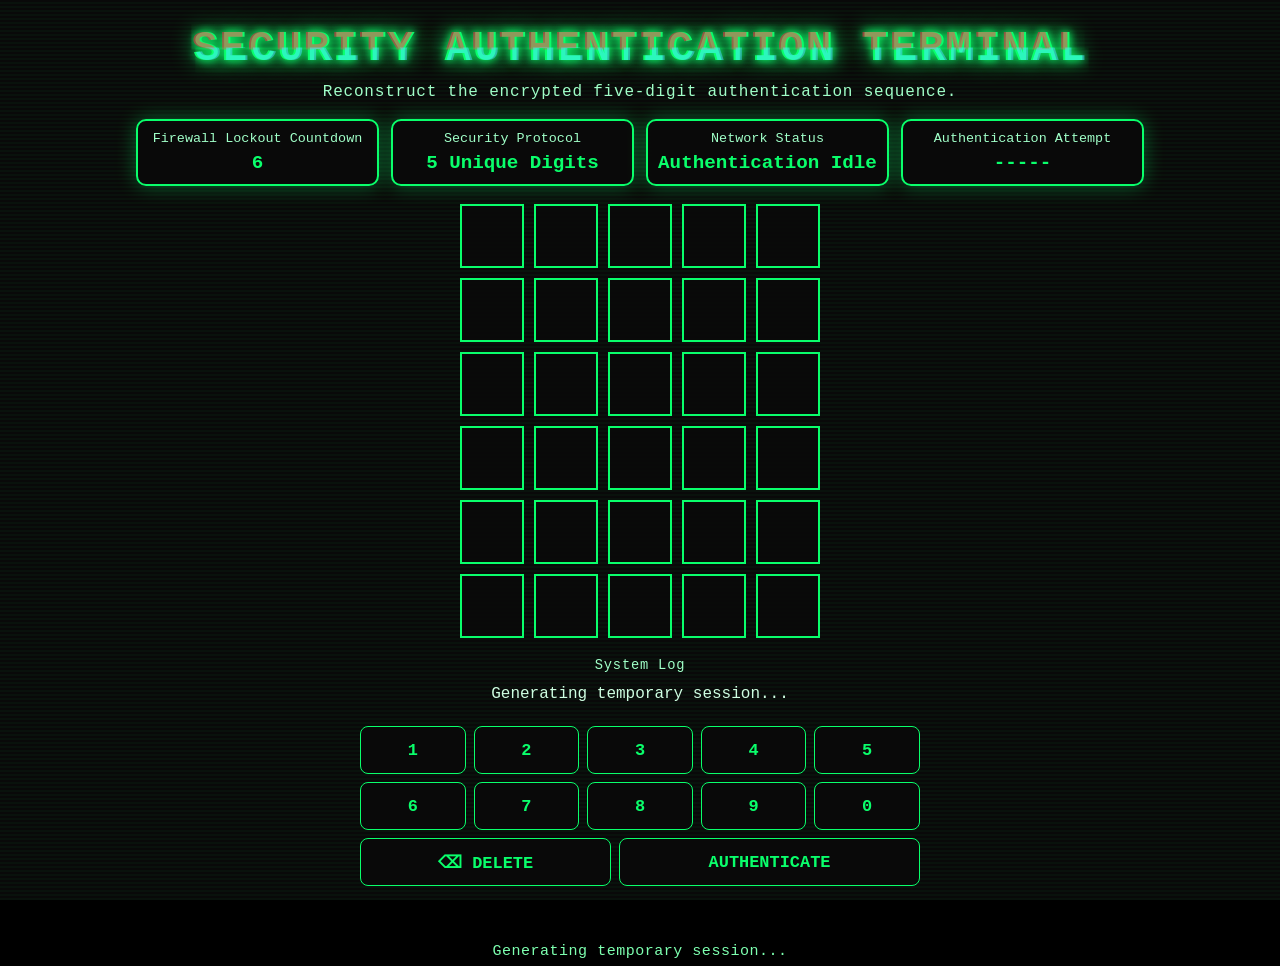
==== commit 6aca0173: "Force fresh asset loading for GitHub Pages Co-authored-by: Copilot <223556219+Copilot@users.noreply." ====
--- a/numberdle.html
+++ b/numberdle.html
@@ -5,7 +5,7 @@
     <meta name="viewport" content="width=device-width, initial-scale=1.0">
     <title>Hack the System | Security Authentication Terminal</title>
 
-    <link rel="stylesheet" href="style.css">
+    <link rel="stylesheet" href="style.css?v=20260806-02">
 </head>
 
 <body>
@@ -273,7 +273,7 @@
          JavaScript
     =========================== -->
 
-    <script src="script.js"></script>
+    <script src="script.js?v=20260806-02"></script>
 
 </body>
 </html>
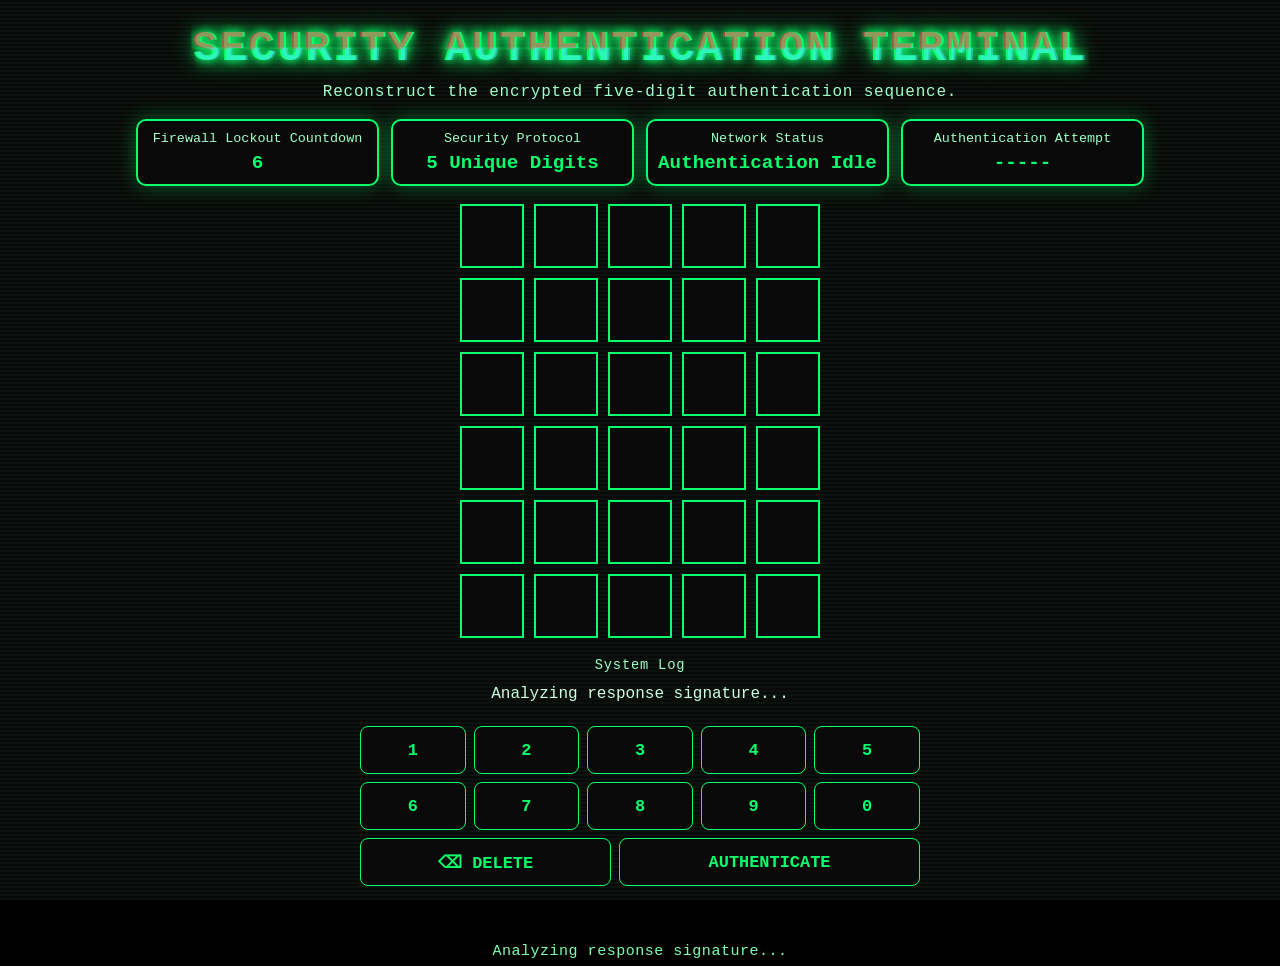
==== commit 5a263bfd: "Use fresh asset filenames for GitHub Pages Co-authored-by: Copilot <223556219+Copilot@users.noreply." ====
--- a/numberdle.html
+++ b/numberdle.html
@@ -5,7 +5,7 @@
     <meta name="viewport" content="width=device-width, initial-scale=1.0">
     <title>Hack the System | Security Authentication Terminal</title>
 
-    <link rel="stylesheet" href="style.css?v=20260806-02">
+    <link rel="stylesheet" href="style-20260806-02.css">
 </head>
 
 <body>
@@ -273,7 +273,7 @@
          JavaScript
     =========================== -->
 
-    <script src="script.js?v=20260806-02"></script>
+    <script src="script-20260806-02.js"></script>
 
 </body>
 </html>
--- a/style-20260806-02.css
+++ b/style-20260806-02.css
@@ -0,0 +1,728 @@
+* {
+    margin: 0;
+    padding: 0;
+    box-sizing: border-box;
+}
+
+:root {
+    --bg: #000000;
+    --panel: rgba(0, 0, 0, 0.74);
+    --border: #00ff66;
+    --text: #00ff66;
+    --text-dim: #9dffc6;
+    --correct: #12d65f;
+    --present: #f0cc2f;
+    --absent: #ff3f4a;
+}
+
+html,
+body {
+    width: 100%;
+    min-height: 100%;
+}
+
+body {
+    font-family: Consolas, "Courier New", monospace;
+    background: var(--bg);
+    color: var(--text);
+    overflow-x: hidden;
+    overflow-y: auto;
+    position: relative;
+}
+
+#matrix {
+    position: fixed;
+    inset: 0;
+    width: 100%;
+    height: 100%;
+    z-index: -3;
+}
+
+.scanlines {
+    position: fixed;
+    inset: 0;
+    pointer-events: none;
+    z-index: -2;
+    background: linear-gradient(transparent 50%, rgba(0, 255, 102, 0.04) 51%);
+    background-size: 100% 4px;
+    animation: flicker 0.15s infinite;
+}
+
+@keyframes flicker {
+    0% { opacity: 0.92; }
+    50% { opacity: 1; }
+    100% { opacity: 0.9; }
+}
+
+body::after {
+    content: "";
+    position: fixed;
+    inset: 0;
+    pointer-events: none;
+    background: #ffffff;
+    opacity: 0.035;
+    animation: crt 0.12s infinite;
+}
+
+@keyframes crt {
+    0% { opacity: 0.04; }
+    50% { opacity: 0.02; }
+    100% { opacity: 0.05; }
+}
+
+.hidden {
+    display: none !important;
+}
+
+.glitch {
+    position: relative;
+    color: var(--text);
+    text-align: center;
+    letter-spacing: 2px;
+    text-shadow: 0 0 8px var(--text), 0 0 24px var(--text);
+    animation: glitch 1.4s infinite;
+}
+
+.glitch::before,
+.glitch::after {
+    content: attr(data-text);
+    position: absolute;
+    inset: 0;
+    opacity: 0.55;
+}
+
+.glitch::before {
+    color: #ff3f4a;
+    transform: translateX(-2px);
+    clip-path: inset(0 0 48% 0);
+}
+
+.glitch::after {
+    color: #43f0ff;
+    transform: translateX(2px);
+    clip-path: inset(48% 0 0 0);
+}
+
+@keyframes glitch {
+    0% { transform: skew(0deg); }
+    25% { transform: translateX(-1px); }
+    50% { transform: skew(2deg); }
+    75% { transform: translateX(1px); }
+    100% { transform: skew(0deg); }
+}
+
+.terminal,
+.card,
+.overlay-card,
+.success-card,
+.verify-card,
+.status-card {
+    border: 2px solid var(--border);
+    background: var(--panel);
+    backdrop-filter: blur(10px);
+    box-shadow: 0 0 20px rgba(0, 255, 102, 0.35);
+}
+
+button,
+.key {
+    font-family: inherit;
+    border: 2px solid var(--border);
+    background: #000;
+    color: var(--text);
+    cursor: pointer;
+    transition: transform 0.2s, background 0.2s, color 0.2s, box-shadow 0.2s;
+}
+
+button:hover,
+.key:hover {
+    background: var(--text);
+    color: #000;
+    box-shadow: 0 0 18px var(--text);
+    transform: translateY(-2px);
+}
+
+button:active,
+.key:active {
+    transform: scale(0.96);
+}
+
+/* Landing */
+.boot-screen,
+.landing-main {
+    min-height: 100vh;
+    width: 100%;
+    display: flex;
+    justify-content: center;
+    align-items: center;
+    padding: 24px;
+}
+
+.boot-terminal {
+    width: min(900px, 100%);
+    padding: 24px;
+    border-radius: 12px;
+}
+
+.boot-terminal p {
+    opacity: 0;
+    margin: 10px 0;
+    font-size: clamp(0.92rem, 2.4vw, 1.05rem);
+    animation: fadeInLine 0.8s forwards;
+}
+
+.boot-terminal p:nth-child(1) { animation-delay: 0.2s; }
+.boot-terminal p:nth-child(2) { animation-delay: 0.8s; }
+.boot-terminal p:nth-child(3) { animation-delay: 1.4s; }
+.boot-terminal p:nth-child(4) { animation-delay: 2s; }
+.boot-terminal p:nth-child(5) { animation-delay: 2.6s; }
+.boot-terminal p:nth-child(6) { animation-delay: 3.2s; }
+
+@keyframes fadeInLine {
+    to { opacity: 1; }
+}
+
+.landing-main {
+    flex-direction: column;
+    gap: 20px;
+}
+
+.landing-main .glitch {
+    font-size: clamp(1.6rem, 5vw, 3.6rem);
+}
+
+.briefing-card {
+    width: min(980px, 100%);
+    border-radius: 14px;
+    padding: clamp(18px, 3vw, 32px);
+}
+
+.terminal-text {
+    min-height: 120px;
+    margin-bottom: 16px;
+    color: var(--text-dim);
+    line-height: 1.65;
+}
+
+.terminal-text p::after {
+    content: "▋";
+    animation: cursorBlink 0.8s infinite;
+}
+
+@keyframes cursorBlink {
+    50% { opacity: 0; }
+}
+
+.briefing-copy {
+    white-space: pre-wrap;
+    line-height: 1.55;
+    color: #d4ffe5;
+    font-size: clamp(0.82rem, 2.3vw, 1rem);
+}
+
+.fiction-note {
+    margin: 16px 0 0;
+    color: #8ad4a8;
+    font-size: 0.9rem;
+}
+
+#startBtn {
+    margin-top: 20px;
+    width: 100%;
+    max-width: 430px;
+    padding: 14px 18px;
+    font-size: clamp(0.95rem, 2.5vw, 1.08rem);
+}
+
+/* Numberdle */
+.game-container {
+    width: min(1040px, 100%);
+    margin: 0 auto;
+    min-height: 100vh;
+    padding: 24px 16px 36px;
+    display: flex;
+    flex-direction: column;
+    align-items: center;
+}
+
+.game-header {
+    text-align: center;
+    margin-bottom: 18px;
+}
+
+.game-header .glitch {
+    font-size: clamp(1.25rem, 4vw, 2.7rem);
+}
+
+.subtitle {
+    margin-top: 10px;
+    color: var(--text-dim);
+    letter-spacing: 0.8px;
+    font-size: clamp(0.86rem, 2.2vw, 1rem);
+}
+
+.status-panel {
+    width: 100%;
+    display: grid;
+    grid-template-columns: repeat(4, minmax(0, 1fr));
+    gap: 12px;
+    margin-bottom: 18px;
+}
+
+.status-card {
+    border-radius: 10px;
+    padding: 10px;
+    text-align: center;
+}
+
+.status-card span {
+    display: block;
+    color: var(--text-dim);
+    font-size: clamp(0.72rem, 2vw, 0.84rem);
+}
+
+.status-card strong {
+    display: block;
+    margin-top: 6px;
+    font-size: clamp(0.95rem, 2.7vw, 1.2rem);
+}
+
+.board-wrapper {
+    width: 100%;
+    overflow-x: auto;
+    padding-bottom: 2px;
+}
+
+.board {
+    display: flex;
+    flex-direction: column;
+    gap: 10px;
+    min-width: fit-content;
+    margin: 0 auto;
+}
+
+.row {
+    display: flex;
+    justify-content: center;
+    gap: 10px;
+}
+
+.tile {
+    width: clamp(42px, 9vw, 64px);
+    aspect-ratio: 1 / 1;
+    display: flex;
+    justify-content: center;
+    align-items: center;
+    border: 2px solid var(--border);
+    font-size: clamp(1.2rem, 4vw, 1.95rem);
+    font-weight: 700;
+    background: rgba(0, 0, 0, 0.72);
+    user-select: none;
+    perspective: 500px;
+}
+
+.flip {
+    animation: flipTile 0.5s ease;
+}
+
+@keyframes flipTile {
+    0% { transform: rotateX(0); }
+    50% { transform: rotateX(90deg); }
+    100% { transform: rotateX(0); }
+}
+
+.shake {
+    animation: shakeRow 0.32s;
+}
+
+@keyframes shakeRow {
+    0%, 100% { transform: translateX(0); }
+    25% { transform: translateX(-6px); }
+    50% { transform: translateX(6px); }
+    75% { transform: translateX(-6px); }
+}
+
+.correct {
+    color: #001a09;
+    background: var(--correct);
+    border-color: var(--correct);
+    box-shadow: 0 0 12px var(--correct), 0 0 24px var(--correct);
+}
+
+.present {
+    color: #221500;
+    background: var(--present);
+    border-color: var(--present);
+    box-shadow: 0 0 12px var(--present), 0 0 24px var(--present);
+}
+
+.absent {
+    color: #2b0004;
+    background: var(--absent);
+    border-color: var(--absent);
+    box-shadow: 0 0 10px var(--absent), 0 0 20px rgba(255, 63, 74, 0.45);
+}
+
+.message-panel {
+    width: min(760px, 100%);
+    margin: 16px auto 8px;
+    text-align: center;
+}
+
+.log-label {
+    color: var(--text-dim);
+    font-size: 0.86rem;
+    letter-spacing: 0.8px;
+}
+
+#message {
+    margin-top: 8px;
+    min-height: 24px;
+    line-height: 1.5;
+    color: #cdffe1;
+    font-size: clamp(0.84rem, 2.4vw, 1rem);
+}
+
+.keyboard-wrapper {
+    width: min(560px, 100%);
+    margin-top: 12px;
+}
+
+.keyboard-row {
+    display: flex;
+    gap: 8px;
+    margin-bottom: 8px;
+}
+
+.key {
+    flex: 1;
+    min-height: 48px;
+    border-radius: 8px;
+    border-width: 1px;
+    font-size: clamp(0.92rem, 2.4vw, 1.06rem);
+    font-weight: 700;
+    touch-action: manipulation;
+}
+
+.key.action {
+    flex: 1.5;
+}
+
+.key.enter {
+    flex: 1.8;
+}
+
+#hackFeed {
+    margin-top: 12px;
+    text-align: center;
+    min-height: 24px;
+    color: #7dffaf;
+    font-size: clamp(0.78rem, 2.1vw, 0.94rem);
+    letter-spacing: 0.5px;
+}
+
+/* Shared overlay */
+.overlay {
+    position: fixed;
+    inset: 0;
+    display: flex;
+    justify-content: center;
+    align-items: center;
+    padding: 18px;
+    background: rgba(0, 0, 0, 0.84);
+    backdrop-filter: blur(8px);
+    z-index: 30;
+}
+
+.overlay-card {
+    width: min(560px, 100%);
+    border-radius: 14px;
+    text-align: center;
+    padding: clamp(20px, 4vw, 34px);
+}
+
+.overlay-card h2 {
+    font-size: clamp(1.2rem, 4vw, 2rem);
+    text-shadow: 0 0 10px var(--text);
+}
+
+.overlay-card p {
+    margin-top: 12px;
+    line-height: 1.55;
+    color: #ccffe0;
+}
+
+.overlay-card .small {
+    font-size: 0.9rem;
+    color: #abffd0;
+}
+
+.loader {
+    width: 58px;
+    height: 58px;
+    margin: 20px auto;
+    border-radius: 50%;
+    border: 5px solid rgba(0, 255, 102, 0.2);
+    border-top-color: var(--text);
+    animation: spin 1s linear infinite;
+}
+
+@keyframes spin {
+    to { transform: rotate(360deg); }
+}
+
+.access-code {
+    width: min(250px, 100%);
+    margin: 20px auto 10px;
+    padding: 12px;
+    border: 2px dashed var(--text);
+    border-radius: 10px;
+    background: #030303;
+    color: var(--text);
+    letter-spacing: 5px;
+    font-size: clamp(1.2rem, 5vw, 1.8rem);
+}
+
+.overlay button {
+    margin-top: 18px;
+    width: min(360px, 100%);
+    padding: 12px 14px;
+}
+
+/* Verify */
+.verify-container {
+    min-height: 100vh;
+    display: flex;
+    justify-content: center;
+    align-items: center;
+    padding: 20px;
+}
+
+.verify-card {
+    width: min(760px, 100%);
+    border-radius: 14px;
+    padding: clamp(18px, 4vw, 34px);
+    text-align: center;
+}
+
+.verify-card .glitch {
+    font-size: clamp(1.2rem, 4vw, 2.4rem);
+}
+
+.verify-subtitle {
+    margin-top: 14px;
+    color: var(--text-dim);
+    line-height: 1.5;
+}
+
+.verify-box {
+    margin-top: 18px;
+    display: grid;
+    gap: 10px;
+}
+
+.verify-box label {
+    color: #cbffe0;
+    font-size: 0.9rem;
+}
+
+#codeInput {
+    width: min(320px, 100%);
+    margin: 0 auto;
+    padding: 13px 16px;
+    border: 2px solid var(--border);
+    border-radius: 8px;
+    background: rgba(0, 0, 0, 0.8);
+    color: var(--text);
+    text-transform: uppercase;
+    text-align: center;
+    font-size: 1.1rem;
+    letter-spacing: 2px;
+}
+
+#verifyBtn {
+    width: min(320px, 100%);
+    margin: 4px auto 0;
+    padding: 13px 16px;
+}
+
+#verifyMessage {
+    margin-top: 14px;
+    min-height: 24px;
+    color: #ccffe0;
+}
+
+/* Success */
+.success-container {
+    min-height: 100vh;
+    display: flex;
+    justify-content: center;
+    align-items: center;
+    padding: 20px;
+}
+
+.success-card {
+    width: min(920px, 100%);
+    border-radius: 14px;
+    padding: clamp(18px, 4vw, 34px);
+    animation: successPulse 4s infinite;
+}
+
+@keyframes successPulse {
+    0% { box-shadow: 0 0 16px rgba(0, 255, 102, 0.3); }
+    50% { box-shadow: 0 0 28px rgba(0, 255, 102, 0.45); }
+    100% { box-shadow: 0 0 16px rgba(0, 255, 102, 0.3); }
+}
+
+.success-card .glitch {
+    font-size: clamp(1.45rem, 4.8vw, 3rem);
+}
+
+.success-subtitle {
+    margin: 12px 0 20px;
+    color: var(--text-dim);
+    text-align: center;
+}
+
+.terminal-window {
+    border: 2px solid var(--border);
+    border-radius: 12px;
+    background: #040404;
+    min-height: 260px;
+    max-height: 380px;
+    overflow-y: auto;
+    padding: 16px;
+}
+
+#terminalOutput {
+    white-space: pre-wrap;
+    line-height: 1.6;
+    color: #cdffe1;
+    font-size: clamp(0.87rem, 2.3vw, 1rem);
+}
+
+#terminalOutput p {
+    margin-bottom: 7px;
+}
+
+#terminalOutput p:last-child::after {
+    content: "▋";
+    margin-left: 3px;
+    animation: cursorBlink 0.75s infinite;
+}
+
+.success-panel {
+    margin-top: 18px;
+    border-radius: 10px;
+    padding: 16px;
+    border: 2px solid var(--border);
+    background: rgba(0, 0, 0, 0.76);
+}
+
+.success-panel pre {
+    white-space: pre-wrap;
+    text-align: center;
+    color: var(--text);
+    line-height: 1.5;
+    font-size: clamp(0.8rem, 2.3vw, 1rem);
+}
+
+#restartMission {
+    display: block;
+    width: min(420px, 100%);
+    margin: 20px auto 0;
+    padding: 13px 16px;
+}
+
+#celebrationOverlay .overlay-card {
+    animation: popUp 0.4s ease;
+}
+
+@keyframes popUp {
+    from { transform: scale(0.88); opacity: 0; }
+    to { transform: scale(1); opacity: 1; }
+}
+
+#confettiContainer {
+    position: fixed;
+    inset: 0;
+    pointer-events: none;
+    overflow: hidden;
+    z-index: 8;
+}
+
+.confetti-piece {
+    position: absolute;
+    top: -30px;
+    width: 9px;
+    height: 16px;
+    border-radius: 2px;
+    animation: confettiDrop linear forwards;
+}
+
+@keyframes confettiDrop {
+    from {
+        transform: translateY(-20px) rotate(0deg);
+    }
+    to {
+        transform: translateY(120vh) rotate(720deg);
+    }
+}
+
+::-webkit-scrollbar {
+    width: 9px;
+}
+
+::-webkit-scrollbar-track {
+    background: #020202;
+}
+
+::-webkit-scrollbar-thumb {
+    background: var(--border);
+    border-radius: 20px;
+}
+
+/* Responsive */
+@media (max-width: 900px) {
+    .status-panel {
+        grid-template-columns: repeat(2, minmax(0, 1fr));
+    }
+}
+
+@media (max-width: 640px) {
+    .status-panel {
+        grid-template-columns: 1fr;
+    }
+
+    .keyboard-row {
+        gap: 6px;
+    }
+
+    .key {
+        min-height: 44px;
+        font-size: 0.9rem;
+    }
+}
+
+@media (max-width: 420px) {
+    .boot-screen,
+    .landing-main,
+    .game-container,
+    .verify-container,
+    .success-container {
+        padding-left: 10px;
+        padding-right: 10px;
+    }
+
+    .row {
+        gap: 7px;
+    }
+
+    .tile {
+        width: 40px;
+        font-size: 1.05rem;
+    }
+
+    .access-code {
+        letter-spacing: 3px;
+    }
+}
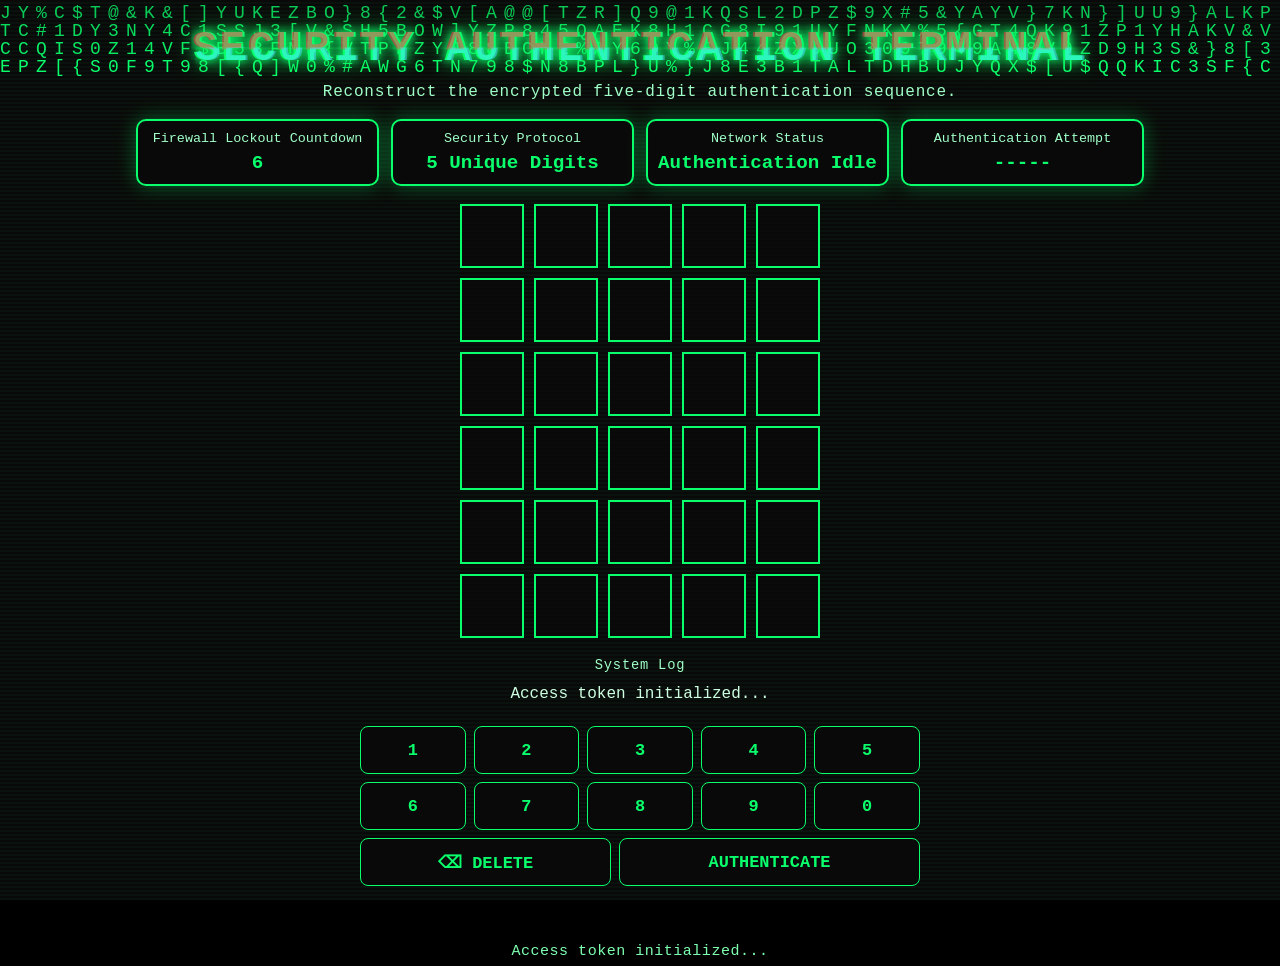
==== commit 70e5c021: "Error corrected" ====
--- a/numberdle.html
+++ b/numberdle.html
@@ -2,6 +2,9 @@
 <html lang="en">
 <head>
     <meta charset="UTF-8">
+    <meta http-equiv="Cache-Control" content="no-cache, no-store, must-revalidate">
+    <meta http-equiv="Pragma" content="no-cache">
+    <meta http-equiv="Expires" content="0">
     <meta name="viewport" content="width=device-width, initial-scale=1.0">
     <title>Hack the System | Security Authentication Terminal</title>
 
@@ -273,7 +276,597 @@
          JavaScript
     =========================== -->
 
-    <script src="script-20260806-02.js"></script>
+    <script>
+(() => {
+    "use strict";
+
+    const PAGE = {
+        landing: "index.html",
+        terminal: "numberdle.html",
+        verify: "verify.html",
+        success: "success.html"
+    };
+
+    const SECURITY_LOGS = [
+        "Scanning active ports...",
+        "Establishing encrypted tunnel...",
+        "Intercepting authentication packets...",
+        "Synchronizing exploit payload...",
+        "Decrypting key fragments...",
+        "Injecting verification sequence...",
+        "Analyzing response signature...",
+        "Bypassing firewall layer...",
+        "Monitoring intrusion detection...",
+        "Extracting authentication hash...",
+        "Negotiating secure channel...",
+        "Verifying encryption checksum...",
+        "Collecting system entropy...",
+        "Generating temporary session...",
+        "Access token initialized..."
+    ];
+
+    const MATRIX_CHARSET = "ABCDEFGHIJKLMNOPQRSTUVWXYZ0123456789#$%&@{}[]";
+
+    const $ = (id) => document.getElementById(id);
+
+    const resolveCurrentPage = () => {
+        const path = window.location.pathname.split("?")[0].split("#")[0];
+        const segments = path.split("/").filter(Boolean);
+        const tail = segments.length > 0 ? segments[segments.length - 1] : "";
+
+        if (!tail || !tail.includes(".")) {
+            return PAGE.landing;
+        }
+
+        return tail.toLowerCase();
+    };
+
+    const isCurrentPage = (fileName) => resolveCurrentPage() === fileName.toLowerCase();
+
+    const randomItem = (values) => values[Math.floor(Math.random() * values.length)];
+
+    function typeLines(target, lines, speed = 30, pause = 250, onComplete) {
+        if (!target) {
+            return;
+        }
+
+        let lineIndex = 0;
+
+        const typeNextLine = () => {
+            if (lineIndex >= lines.length) {
+                if (typeof onComplete === "function") {
+                    onComplete();
+                }
+                return;
+            }
+
+            const line = lines[lineIndex];
+            const row = document.createElement("p");
+            target.appendChild(row);
+
+            let charIndex = 0;
+            const timer = window.setInterval(() => {
+                row.textContent = line.slice(0, charIndex);
+                charIndex++;
+
+                if (charIndex > line.length) {
+                    window.clearInterval(timer);
+                    lineIndex++;
+                    window.setTimeout(typeNextLine, pause);
+                }
+            }, speed);
+        };
+
+        typeNextLine();
+    }
+
+    function startMatrixRain() {
+        const canvas = $("matrix");
+        if (!canvas) {
+            return;
+        }
+
+        const context = canvas.getContext("2d");
+        if (!context) {
+            return;
+        }
+
+        const fontSize = 18;
+        let drops = [];
+        let rainTimer = null;
+
+        const resize = () => {
+            canvas.width = window.innerWidth;
+            canvas.height = window.innerHeight;
+            const columns = Math.max(1, Math.floor(canvas.width / fontSize));
+            drops = Array(columns).fill(1);
+        };
+
+        const draw = () => {
+            context.fillStyle = "rgba(0,0,0,0.08)";
+            context.fillRect(0, 0, canvas.width, canvas.height);
+
+            context.font = `${fontSize}px monospace`;
+            context.fillStyle = "#00ff66";
+
+            for (let i = 0; i < drops.length; i++) {
+                const char = MATRIX_CHARSET[Math.floor(Math.random() * MATRIX_CHARSET.length)];
+                context.fillText(char, i * fontSize, drops[i] * fontSize);
+
+                if (drops[i] * fontSize > canvas.height && Math.random() > 0.975) {
+                    drops[i] = 0;
+                }
+
+                drops[i] += 1;
+            }
+        };
+
+        resize();
+        rainTimer = window.setInterval(draw, 40);
+        window.addEventListener("resize", resize);
+        window.addEventListener("beforeunload", () => {
+            if (rainTimer) {
+                window.clearInterval(rainTimer);
+            }
+        });
+    }
+
+    function initLandingPage() {
+        if (!isCurrentPage(PAGE.landing)) {
+            return;
+        }
+
+        const bootScreen = $("bootScreen");
+        const mainScreen = $("mainScreen");
+        const terminalText = $("terminalText");
+        const startBtn = $("startBtn");
+
+        if (!bootScreen || !mainScreen || !terminalText || !startBtn) {
+            return;
+        }
+
+        const introLines = [
+            "SECURITY INCIDENT DETECTED",
+            "Encrypted authentication token isolated.",
+            "Standard access channels disabled.",
+            "Cryptographic verification required.",
+            "Authorization status: RESTRICTED"
+        ];
+
+        window.setTimeout(() => {
+            bootScreen.classList.add("hidden");
+            mainScreen.classList.remove("hidden");
+            typeLines(terminalText, introLines, 25, 220);
+        }, 4800);
+
+        startBtn.addEventListener("click", () => {
+            window.location.href = PAGE.terminal;
+        });
+    }
+
+    function initNumberdlePage() {
+        if (!isCurrentPage(PAGE.terminal)) {
+            return;
+        }
+
+        const board = $("board");
+        const messageLabel = $("message");
+        const attemptsLabel = $("attempts");
+        const statusLabel = $("statusText");
+        const attemptBuffer = $("attemptBuffer");
+        const hackFeed = $("hackFeed");
+        const generatedCode = $("generatedCode");
+        const winOverlay = $("winOverlay");
+        const loseOverlay = $("loseOverlay");
+        const continueBtn = $("continueBtn");
+        const restartBtn = $("restartBtn");
+        const keyboardButtons = Array.from(document.querySelectorAll(".key"));
+
+        if (!board || !messageLabel || !attemptsLabel || !statusLabel || !attemptBuffer || !hackFeed || !generatedCode || !winOverlay || !loseOverlay || !continueBtn || !restartBtn || keyboardButtons.length === 0) {
+            return;
+        }
+
+        const ROWS = 6;
+        const COLS = 5;
+        const MAX_ATTEMPTS = 6;
+        let secretNumber = "";
+        let currentGuess = "";
+        let currentRow = 0;
+        let sessionLocked = false;
+        let feedTimer = null;
+
+        const getTile = (row, col) => document.querySelector(`.tile[data-row="${row}"][data-col="${col}"]`);
+
+        const setSystemLog = (text) => {
+            messageLabel.textContent = text;
+        };
+
+        const setHackFeed = (text) => {
+            const line = hackFeed.querySelector("p");
+            if (line) {
+                line.textContent = text;
+            } else {
+                hackFeed.textContent = text;
+            }
+        };
+
+        const generateUniqueSecret = () => {
+            const digits = ["0", "1", "2", "3", "4", "5", "6", "7", "8", "9"];
+            for (let i = digits.length - 1; i > 0; i--) {
+                const j = Math.floor(Math.random() * (i + 1));
+                [digits[i], digits[j]] = [digits[j], digits[i]];
+            }
+            return digits.slice(0, COLS).join("");
+        };
+
+        const updateAttempts = () => {
+            attemptsLabel.textContent = String(MAX_ATTEMPTS - currentRow);
+        };
+
+        const drawGuess = () => {
+            for (let col = 0; col < COLS; col++) {
+                const tile = getTile(currentRow, col);
+                if (tile) {
+                    tile.textContent = currentGuess[col] || "";
+                }
+            }
+            const maskedAttempt = `${currentGuess}${"-".repeat(COLS - currentGuess.length)}`;
+            attemptBuffer.textContent = maskedAttempt;
+        };
+
+        const shakeCurrentRow = () => {
+            for (let col = 0; col < COLS; col++) {
+                const tile = getTile(currentRow, col);
+                if (!tile) {
+                    continue;
+                }
+                tile.classList.add("shake");
+                window.setTimeout(() => tile.classList.remove("shake"), 350);
+            }
+        };
+
+        const isUniqueAttempt = (guess) => new Set(guess.split("")).size === COLS;
+
+        const evaluateGuess = () => {
+            const answer = secretNumber.split("");
+            const guess = currentGuess.split("");
+            const state = new Array(COLS).fill("absent");
+
+            for (let i = 0; i < COLS; i++) {
+                if (guess[i] === answer[i]) {
+                    state[i] = "correct";
+                    answer[i] = null;
+                    guess[i] = null;
+                }
+            }
+
+            for (let i = 0; i < COLS; i++) {
+                if (!guess[i]) {
+                    continue;
+                }
+                const matchIndex = answer.indexOf(guess[i]);
+                if (matchIndex !== -1) {
+                    state[i] = "present";
+                    answer[matchIndex] = null;
+                }
+            }
+
+            for (let i = 0; i < COLS; i++) {
+                const tile = getTile(currentRow, i);
+                if (!tile) {
+                    continue;
+                }
+                tile.classList.add("flip");
+                window.setTimeout(() => tile.classList.add(state[i]), i * 180);
+            }
+
+            if (state.every((code) => code === "correct")) {
+                window.setTimeout(handleAccessGranted, 950);
+                return;
+            }
+
+            currentRow++;
+            currentGuess = "";
+            updateAttempts();
+            drawGuess();
+
+            if (currentRow >= ROWS) {
+                window.setTimeout(handleFirewallLockdown, 950);
+                return;
+            }
+
+            statusLabel.textContent = "Authentication In Progress";
+            setSystemLog(randomItem(SECURITY_LOGS));
+        };
+
+        const generateAccessCode = () => {
+            const chars = "ABCDEFGHIJKLMNOPQRSTUVWXYZ0123456789";
+            let code = "";
+            for (let i = 0; i < 6; i++) {
+                code += chars[Math.floor(Math.random() * chars.length)];
+            }
+            return code;
+        };
+
+        const handleAccessGranted = () => {
+            sessionLocked = true;
+            if (feedTimer) {
+                window.clearInterval(feedTimer);
+            }
+            statusLabel.textContent = "Access Granted";
+            setSystemLog("Temporary security token generated successfully.");
+
+            const token = generateAccessCode();
+            localStorage.setItem("accessCode", token);
+            generatedCode.textContent = token;
+            winOverlay.classList.remove("hidden");
+        };
+
+        const handleFirewallLockdown = () => {
+            sessionLocked = true;
+            if (feedTimer) {
+                window.clearInterval(feedTimer);
+            }
+            statusLabel.textContent = "Access Denied";
+            setSystemLog("Firewall response triggered. Mission failed.");
+            loseOverlay.classList.remove("hidden");
+        };
+
+        const submitGuess = () => {
+            if (currentGuess.length !== COLS) {
+                setSystemLog("Authentication attempt requires exactly five digits.");
+                shakeCurrentRow();
+                return;
+            }
+
+            if (!isUniqueAttempt(currentGuess)) {
+                setSystemLog("Security protocol violation: repeated digits are not permitted.");
+                shakeCurrentRow();
+                return;
+            }
+
+            evaluateGuess();
+        };
+
+        const handleInput = (key) => {
+            if (sessionLocked) {
+                return;
+            }
+
+            if (/^[0-9]$/.test(key)) {
+                if (currentGuess.length < COLS) {
+                    currentGuess += key;
+                    drawGuess();
+                    statusLabel.textContent = "Buffering Authentication Attempt";
+                }
+                return;
+            }
+
+            if (key === "Backspace") {
+                currentGuess = currentGuess.slice(0, -1);
+                drawGuess();
+                return;
+            }
+
+            if (key === "Enter") {
+                submitGuess();
+            }
+        };
+
+        const handlePhysicalInput = (event) => {
+            if (/^[0-9]$/.test(event.key) || event.key === "Backspace" || event.key === "Enter") {
+                event.preventDefault();
+                handleInput(event.key);
+            }
+        };
+
+        const startSecurityFeed = () => {
+            const nextLine = () => {
+                const line = randomItem(SECURITY_LOGS);
+                setHackFeed(line);
+                if (!sessionLocked) {
+                    setSystemLog(line);
+                }
+            };
+            nextLine();
+            feedTimer = window.setInterval(nextLine, 2800);
+        };
+
+        secretNumber = generateUniqueSecret();
+        currentGuess = "";
+        currentRow = 0;
+        sessionLocked = false;
+
+        updateAttempts();
+        statusLabel.textContent = "Authentication Idle";
+        setSystemLog("Awaiting authentication attempt...");
+        attemptBuffer.textContent = "-----";
+        startSecurityFeed();
+
+        document.addEventListener("keydown", handlePhysicalInput);
+        keyboardButtons.forEach((button) => {
+            const key = button.dataset.key;
+            if (!key) {
+                return;
+            }
+            button.addEventListener("click", () => handleInput(key));
+        });
+
+        continueBtn.addEventListener("click", () => {
+            window.location.href = PAGE.verify;
+        });
+
+        restartBtn.addEventListener("click", () => {
+            localStorage.removeItem("accessCode");
+            localStorage.removeItem("verified");
+            window.location.reload();
+        });
+    }
+
+    function initVerifyPage() {
+        if (!isCurrentPage(PAGE.verify)) {
+            return;
+        }
+
+        const codeInput = $("codeInput");
+        const verifyBtn = $("verifyBtn");
+        const verifyMessage = $("verifyMessage");
+        const loadingOverlay = $("loadingOverlay");
+        const loadingText = $("loadingText");
+        const errorOverlay = $("errorOverlay");
+        const tryAgainBtn = $("tryAgainBtn");
+
+        if (!codeInput || !verifyBtn || !verifyMessage || !loadingOverlay || !loadingText || !errorOverlay || !tryAgainBtn) {
+            return;
+        }
+
+        const storedCode = localStorage.getItem("accessCode");
+        if (!storedCode) {
+            verifyMessage.textContent = "No temporary token found. Redirecting to authentication terminal...";
+            window.setTimeout(() => {
+                window.location.href = PAGE.terminal;
+            }, 1800);
+            return;
+        }
+
+        const decryptSteps = [
+            "Initializing secure session...",
+            "Authenticating token...",
+            "Decrypting protected partitions...",
+            "Bypassing firewall...",
+            "Escalating privileges...",
+            "Accessing secure filesystem...",
+            "Extracting encrypted records...",
+            "Verification complete.",
+            "Root session established."
+        ];
+
+        const runDecryptionProtocol = () => {
+            loadingOverlay.classList.remove("hidden");
+            let stepIndex = 0;
+            loadingText.textContent = decryptSteps[stepIndex];
+
+            const timer = window.setInterval(() => {
+                stepIndex++;
+                if (stepIndex >= decryptSteps.length) {
+                    window.clearInterval(timer);
+                    localStorage.setItem("verified", "true");
+                    window.setTimeout(() => {
+                        window.location.href = PAGE.success;
+                    }, 700);
+                    return;
+                }
+                loadingText.textContent = decryptSteps[stepIndex];
+            }, 900);
+        };
+
+        const verifyToken = () => {
+            const enteredToken = codeInput.value.trim().toUpperCase();
+
+            if (enteredToken.length !== 6) {
+                verifyMessage.textContent = "Token format invalid. Six alphanumeric characters required.";
+                return;
+            }
+
+            if (enteredToken === storedCode) {
+                verifyMessage.textContent = "TOKEN VERIFIED";
+                runDecryptionProtocol();
+                return;
+            }
+
+            verifyMessage.textContent = "TOKEN REJECTED";
+            errorOverlay.classList.remove("hidden");
+        };
+
+        verifyBtn.addEventListener("click", verifyToken);
+        codeInput.addEventListener("keydown", (event) => {
+            if (event.key === "Enter") {
+                event.preventDefault();
+                verifyToken();
+            }
+        });
+
+        tryAgainBtn.addEventListener("click", () => {
+            errorOverlay.classList.add("hidden");
+            codeInput.value = "";
+            codeInput.focus();
+        });
+    }
+
+    function initSuccessPage() {
+        if (!isCurrentPage(PAGE.success)) {
+            return;
+        }
+
+        if (localStorage.getItem("verified") !== "true") {
+            window.location.href = PAGE.landing;
+            return;
+        }
+
+        const terminalOutput = $("terminalOutput");
+        const successPanel = $("successPanel");
+        const celebrationOverlay = $("celebrationOverlay");
+        const restartMission = $("restartMission");
+        const confettiContainer = $("confettiContainer");
+
+        if (!terminalOutput || !successPanel || !celebrationOverlay || !restartMission || !confettiContainer) {
+            return;
+        }
+
+        const sequence = [
+            "Initializing secure session...",
+            "Authenticating token...",
+            "Decrypting protected partitions...",
+            "Bypassing firewall...",
+            "Escalating privileges...",
+            "Accessing secure filesystem...",
+            "Extracting encrypted records...",
+            "Verification complete.",
+            "Root session established."
+        ];
+
+        const launchConfetti = () => {
+            const colors = ["#00ff66", "#4dff9a", "#a8ffcc", "#f7fff9"];
+            for (let i = 0; i < 45; i++) {
+                const piece = document.createElement("span");
+                piece.className = "confetti-piece";
+                piece.style.left = `${Math.random() * 100}%`;
+                piece.style.backgroundColor = randomItem(colors);
+                piece.style.animationDuration = `${2.2 + Math.random() * 2.2}s`;
+                piece.style.opacity = `${0.6 + Math.random() * 0.4}`;
+                confettiContainer.appendChild(piece);
+                window.setTimeout(() => piece.remove(), 5000);
+            }
+        };
+
+        const finishSequence = () => {
+            successPanel.classList.remove("hidden");
+            celebrationOverlay.classList.remove("hidden");
+            launchConfetti();
+
+            window.setTimeout(() => {
+                celebrationOverlay.classList.add("hidden");
+            }, 2100);
+        };
+
+        typeLines(terminalOutput, sequence, 28, 300, () => {
+            window.setTimeout(finishSequence, 450);
+        });
+
+        restartMission.addEventListener("click", () => {
+            localStorage.removeItem("accessCode");
+            localStorage.removeItem("verified");
+            window.location.href = PAGE.landing;
+        });
+    }
+
+    startMatrixRain();
+    initLandingPage();
+    initNumberdlePage();
+    initVerifyPage();
+    initSuccessPage();
+})();
+    </script>
 
 </body>
 </html>
